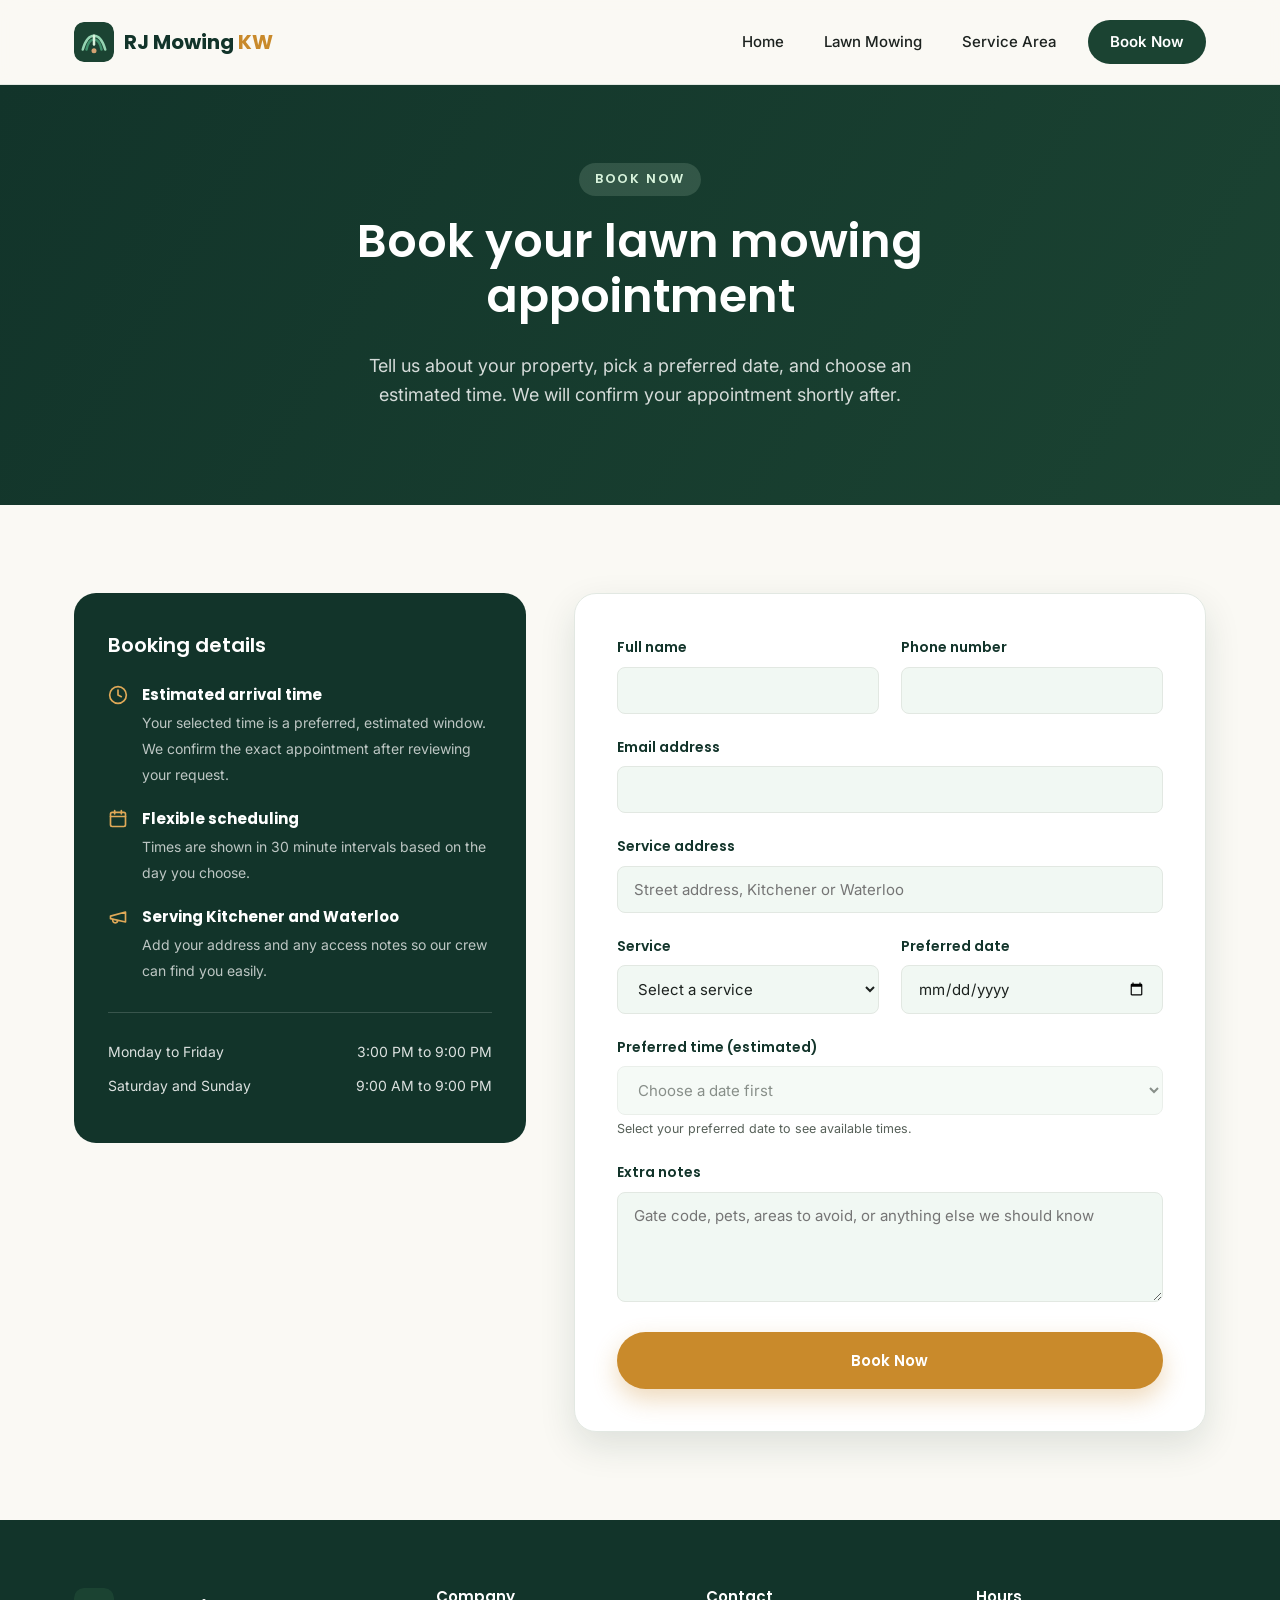
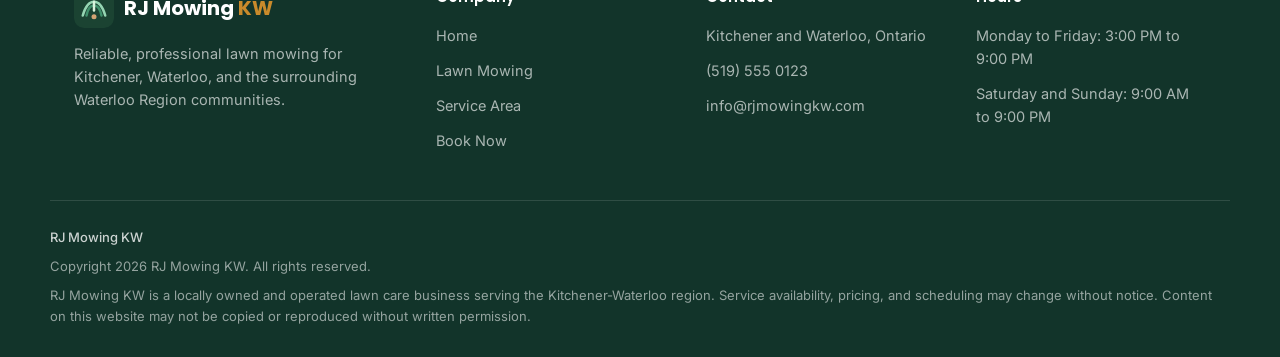
==== book-now.html @ a0b90bff "Build RJ Mowing KW website Add landing page, dedicated lawn mowing service page, and a booking page " ====
<!DOCTYPE html>
<html lang="en">
<head>
<meta charset="UTF-8">
<meta name="viewport" content="width=device-width, initial-scale=1.0">
<title>Book Now | RJ Mowing KW</title>
<meta name="description" content="Book lawn mowing service with RJ Mowing KW in Kitchener and Waterloo. Choose your preferred date and estimated time in minutes.">
<link rel="icon" type="image/svg+xml" href="assets/favicon.svg">
<link rel="preconnect" href="https://fonts.googleapis.com">
<link rel="preconnect" href="https://fonts.gstatic.com" crossorigin>
<link href="https://fonts.googleapis.com/css2?family=Inter:wght@400;500;600&family=Poppins:wght@500;600;700&display=swap" rel="stylesheet">
<link rel="stylesheet" href="css/style.css">
</head>
<body>

<header class="site-header">
  <div class="container header-inner">
    <a href="index.html" class="brand">
      <img src="assets/favicon.svg" alt="" class="brand-icon">
      <span>RJ Mowing <span class="brand-accent">KW</span></span>
    </a>
    <nav class="main-nav" id="mainNav">
      <a href="index.html">Home</a>
      <a href="lawn-mowing.html">Lawn Mowing</a>
      <a href="index.html#service-area">Service Area</a>
      <a href="book-now.html" class="nav-cta active">Book Now</a>
    </nav>
    <button class="nav-toggle" id="navToggle" aria-label="Toggle navigation" aria-expanded="false">
      <span></span><span></span><span></span>
    </button>
  </div>
</header>

<section class="page-hero">
  <div class="container">
    <span class="eyebrow">Book Now</span>
    <h1>Book your lawn mowing appointment</h1>
    <p>Tell us about your property, pick a preferred date, and choose an estimated time. We will confirm your appointment shortly after.</p>
  </div>
</section>

<section>
  <div class="container booking-layout">
    <aside class="booking-info reveal">
      <h3>Booking details</h3>
      <div class="booking-info-list">
        <div class="booking-info-item">
          <svg width="20" height="20" viewBox="0 0 24 24" fill="none" stroke="currentColor" stroke-width="2" stroke-linecap="round" stroke-linejoin="round"><circle cx="12" cy="12" r="10"></circle><polyline points="12 6 12 12 16 14"></polyline></svg>
          <div>
            <strong>Estimated arrival time</strong>
            <span>Your selected time is a preferred, estimated window. We confirm the exact appointment after reviewing your request.</span>
          </div>
        </div>
        <div class="booking-info-item">
          <svg width="20" height="20" viewBox="0 0 24 24" fill="none" stroke="currentColor" stroke-width="2" stroke-linecap="round" stroke-linejoin="round"><rect x="3" y="4" width="18" height="17" rx="2"></rect><path d="M3 9h18"></path><path d="M8 2v4"></path><path d="M16 2v4"></path></svg>
          <div>
            <strong>Flexible scheduling</strong>
            <span>Times are shown in 30 minute intervals based on the day you choose.</span>
          </div>
        </div>
        <div class="booking-info-item">
          <svg width="20" height="20" viewBox="0 0 24 24" fill="none" stroke="currentColor" stroke-width="2" stroke-linecap="round" stroke-linejoin="round"><path d="M3 11l18-5v12L3 14v-3z"></path><path d="M11.6 16.8a3 3 0 1 1-5.8-1.6"></path></svg>
          <div>
            <strong>Serving Kitchener and Waterloo</strong>
            <span>Add your address and any access notes so our crew can find you easily.</span>
          </div>
        </div>
      </div>
      <div class="hours-table">
        <div class="hours-row">
          <span>Monday to Friday</span>
          <span>3:00 PM to 9:00 PM</span>
        </div>
        <div class="hours-row">
          <span>Saturday and Sunday</span>
          <span>9:00 AM to 9:00 PM</span>
        </div>
      </div>
    </aside>

    <div class="booking-form-card reveal">
      <form id="bookingForm" novalidate>
        <div class="form-grid">
          <div class="form-field">
            <label for="customerName">Full name</label>
            <input type="text" id="customerName" name="customerName" required autocomplete="name">
          </div>
          <div class="form-field">
            <label for="customerPhone">Phone number</label>
            <input type="tel" id="customerPhone" name="customerPhone" required autocomplete="tel">
          </div>
          <div class="form-field full">
            <label for="customerEmail">Email address</label>
            <input type="email" id="customerEmail" name="customerEmail" required autocomplete="email">
          </div>
          <div class="form-field full">
            <label for="serviceAddress">Service address</label>
            <input type="text" id="serviceAddress" name="serviceAddress" placeholder="Street address, Kitchener or Waterloo" required autocomplete="street-address">
          </div>
          <div class="form-field">
            <label for="serviceType">Service</label>
            <select id="serviceType" name="serviceType" required>
              <option value="">Select a service</option>
              <option value="Lawn Mowing">Lawn Mowing</option>
              <option value="Lawn Mowing and Edging">Lawn Mowing and Edging</option>
              <option value="Yard Cleanup">Yard Cleanup</option>
              <option value="Recurring Service">Recurring Service</option>
              <option value="Other">Other</option>
            </select>
          </div>
          <div class="form-field">
            <label for="preferredDate">Preferred date</label>
            <input type="date" id="preferredDate" name="preferredDate" required>
          </div>
          <div class="form-field full">
            <label for="preferredTime">Preferred time (estimated)</label>
            <select id="preferredTime" name="preferredTime" required disabled>
              <option value="">Choose a date first</option>
            </select>
            <span class="hint" id="timeHelp">Select your preferred date to see available times.</span>
          </div>
          <div class="form-field full">
            <label for="extraNotes">Extra notes</label>
            <textarea id="extraNotes" name="extraNotes" placeholder="Gate code, pets, areas to avoid, or anything else we should know"></textarea>
          </div>
        </div>

        <div class="form-submit-row">
          <div class="form-status" id="formStatus"></div>
          <button type="submit" class="btn btn-primary btn-block" id="submitBtn">Book Now</button>
        </div>
      </form>
    </div>
  </div>
</section>

<footer class="site-footer">
  <div class="container footer-grid">
    <div class="footer-brand">
      <a href="index.html" class="brand">
        <img src="assets/favicon.svg" alt="" class="brand-icon">
        <span>RJ Mowing <span class="brand-accent">KW</span></span>
      </a>
      <p>Reliable, professional lawn mowing for Kitchener, Waterloo, and the surrounding Waterloo Region communities.</p>
    </div>
    <div class="footer-col">
      <h4>Company</h4>
      <ul>
        <li><a href="index.html">Home</a></li>
        <li><a href="lawn-mowing.html">Lawn Mowing</a></li>
        <li><a href="index.html#service-area">Service Area</a></li>
        <li><a href="book-now.html">Book Now</a></li>
      </ul>
    </div>
    <div class="footer-col">
      <h4>Contact</h4>
      <ul>
        <li>Kitchener and Waterloo, Ontario</li>
        <li><a href="tel:+15195550123">(519) 555 0123</a></li>
        <li><a href="mailto:info@rjmowingkw.com">info@rjmowingkw.com</a></li>
      </ul>
    </div>
    <div class="footer-col">
      <h4>Hours</h4>
      <ul>
        <li>Monday to Friday: 3:00 PM to 9:00 PM</li>
        <li>Saturday and Sunday: 9:00 AM to 9:00 PM</li>
      </ul>
    </div>
  </div>
  <div class="footer-bottom container">
    <p class="footer-legal-name">RJ Mowing KW</p>
    <p>Copyright <span id="year"></span> RJ Mowing KW. All rights reserved.</p>
    <p>RJ Mowing KW is a locally owned and operated lawn care business serving the Kitchener-Waterloo region. Service availability, pricing, and scheduling may change without notice. Content on this website may not be copied or reproduced without written permission.</p>
  </div>
</footer>

<script src="js/main.js"></script>
<script src="js/booking.js"></script>
</body>
</html>
---- css/style.css ----
/* ==========================================================================
   RJ Mowing KW stylesheet
   ========================================================================== */

:root {
  --green-dark: #12342a;
  --green: #1b4332;
  --green-mid: #2d6a4f;
  --green-light: #40916c;
  --green-pale: #d8f3dc;
  --green-pale-2: #f1f8f3;
  --gold: #c98a2b;
  --gold-light: #e0a958;
  --cream: #faf9f4;
  --text: #1c221f;
  --text-muted: #566058;
  --white: #ffffff;
  --border: #e2e8e2;
  --radius-sm: 8px;
  --radius: 14px;
  --radius-lg: 22px;
  --shadow-sm: 0 2px 10px rgba(18, 52, 42, 0.07);
  --shadow: 0 14px 36px rgba(18, 52, 42, 0.12);
  --shadow-lg: 0 24px 60px rgba(18, 52, 42, 0.16);
  --container: 1180px;
  --font-head: "Poppins", "Segoe UI", Arial, sans-serif;
  --font-body: "Inter", "Segoe UI", Arial, sans-serif;
}

* {
  box-sizing: border-box;
}

html {
  scroll-behavior: smooth;
}

body {
  margin: 0;
  font-family: var(--font-body);
  color: var(--text);
  background: var(--cream);
  line-height: 1.6;
  -webkit-font-smoothing: antialiased;
}

img {
  max-width: 100%;
  display: block;
}

a {
  color: inherit;
  text-decoration: none;
}

ul {
  list-style: none;
  margin: 0;
  padding: 0;
}

h1, h2, h3, h4 {
  font-family: var(--font-head);
  color: var(--green-dark);
  line-height: 1.2;
  margin: 0 0 0.6em;
  font-weight: 600;
}

p {
  margin: 0 0 1em;
}

.container {
  width: 100%;
  max-width: var(--container);
  margin: 0 auto;
  padding: 0 24px;
}

section {
  padding: 88px 0;
}

.section-tight {
  padding: 56px 0;
}

.eyebrow {
  display: inline-block;
  font-family: var(--font-head);
  font-size: 13px;
  font-weight: 600;
  letter-spacing: 0.14em;
  text-transform: uppercase;
  color: var(--green-light);
  background: var(--green-pale);
  padding: 6px 16px;
  border-radius: 999px;
  margin-bottom: 18px;
}

.section-head {
  max-width: 680px;
  margin: 0 auto 52px;
  text-align: center;
}

.section-head h2 {
  font-size: clamp(28px, 3.4vw, 40px);
}

.section-head p {
  color: var(--text-muted);
  font-size: 18px;
}

/* Buttons
   ========================================================================== */

.btn {
  display: inline-flex;
  align-items: center;
  justify-content: center;
  gap: 8px;
  font-family: var(--font-head);
  font-weight: 600;
  font-size: 15px;
  padding: 15px 30px;
  border-radius: 999px;
  border: 2px solid transparent;
  cursor: pointer;
  transition: transform 0.18s ease, box-shadow 0.18s ease, background 0.18s ease, color 0.18s ease;
  white-space: nowrap;
}

.btn-primary {
  background: var(--gold);
  color: var(--white);
  box-shadow: 0 10px 24px rgba(201, 138, 43, 0.32);
}

.btn-primary:hover {
  background: var(--gold-light);
  transform: translateY(-2px);
  box-shadow: 0 14px 30px rgba(201, 138, 43, 0.38);
}

.btn-outline {
  background: transparent;
  border-color: rgba(255, 255, 255, 0.55);
  color: var(--white);
}

.btn-outline:hover {
  background: rgba(255, 255, 255, 0.12);
  transform: translateY(-2px);
}

.btn-dark-outline {
  background: transparent;
  border-color: var(--green);
  color: var(--green);
}

.btn-dark-outline:hover {
  background: var(--green);
  color: var(--white);
  transform: translateY(-2px);
}

.btn-block {
  width: 100%;
}

.btn[disabled] {
  opacity: 0.6;
  cursor: not-allowed;
  transform: none !important;
}

/* Header
   ========================================================================== */

.site-header {
  position: sticky;
  top: 0;
  z-index: 100;
  background: rgba(250, 249, 244, 0.92);
  backdrop-filter: blur(10px);
  border-bottom: 1px solid var(--border);
}

.header-inner {
  display: flex;
  align-items: center;
  justify-content: space-between;
  height: 84px;
}

.brand {
  display: flex;
  align-items: center;
  gap: 10px;
  font-family: var(--font-head);
  font-weight: 700;
  font-size: 20px;
  color: var(--green-dark);
}

.brand-icon {
  width: 40px;
  height: 40px;
  border-radius: 10px;
  flex-shrink: 0;
}

.brand-accent {
  color: var(--gold);
}

.main-nav {
  display: flex;
  align-items: center;
  gap: 8px;
}

.main-nav a {
  padding: 10px 16px;
  border-radius: 999px;
  font-weight: 500;
  font-size: 15px;
  color: var(--text);
  transition: background 0.18s ease, color 0.18s ease;
}

.main-nav a:hover {
  background: var(--green-pale);
  color: var(--green-dark);
}

.main-nav a.active {
  color: var(--green-dark);
  font-weight: 600;
}

.main-nav a.nav-cta {
  background: var(--green);
  color: var(--white);
  margin-left: 8px;
  padding: 10px 22px;
}

.main-nav a.nav-cta:hover {
  background: var(--green-mid);
}

.nav-toggle {
  display: none;
  flex-direction: column;
  justify-content: center;
  gap: 5px;
  width: 42px;
  height: 42px;
  border-radius: 8px;
  border: 1px solid var(--border);
  background: var(--white);
  cursor: pointer;
}

.nav-toggle span {
  display: block;
  width: 20px;
  height: 2px;
  margin: 0 auto;
  background: var(--green-dark);
  transition: transform 0.2s ease, opacity 0.2s ease;
}

.nav-toggle.open span:nth-child(1) {
  transform: translateY(7px) rotate(45deg);
}

.nav-toggle.open span:nth-child(2) {
  opacity: 0;
}

.nav-toggle.open span:nth-child(3) {
  transform: translateY(-7px) rotate(-45deg);
}

/* Hero
   ========================================================================== */

.hero {
  position: relative;
  background: radial-gradient(circle at 15% 20%, #2d6a4f 0%, #1b4332 46%, #0f2921 100%);
  color: var(--white);
  overflow: hidden;
  padding: 110px 0 150px;
}

.hero::before {
  content: "";
  position: absolute;
  inset: 0;
  background-image:
    radial-gradient(circle at 82% 18%, rgba(224, 169, 88, 0.22), transparent 40%),
    radial-gradient(circle at 90% 70%, rgba(149, 213, 178, 0.16), transparent 45%);
  pointer-events: none;
}

.hero-inner {
  position: relative;
  display: grid;
  grid-template-columns: 1.1fr 0.9fr;
  gap: 56px;
  align-items: center;
}

.hero-content .eyebrow {
  background: rgba(216, 243, 220, 0.14);
  color: var(--green-pale);
}

.hero h1 {
  color: var(--white);
  font-size: clamp(34px, 5vw, 56px);
  letter-spacing: -0.01em;
}

.hero-sub {
  font-size: 19px;
  color: rgba(255, 255, 255, 0.82);
  max-width: 520px;
}

.hero-actions {
  display: flex;
  flex-wrap: wrap;
  gap: 16px;
  margin-top: 32px;
}

.hero-stats {
  display: flex;
  gap: 36px;
  margin-top: 52px;
  flex-wrap: wrap;
}

.hero-stat strong {
  display: block;
  font-family: var(--font-head);
  font-size: 28px;
  color: var(--white);
}

.hero-stat span {
  font-size: 14px;
  color: rgba(255, 255, 255, 0.68);
}

.hero-art {
  position: relative;
  display: flex;
  align-items: center;
  justify-content: center;
}

.hero-card {
  background: rgba(255, 255, 255, 0.08);
  border: 1px solid rgba(255, 255, 255, 0.16);
  border-radius: var(--radius-lg);
  padding: 28px;
  backdrop-filter: blur(6px);
  width: 100%;
}

.hero-card-badge {
  display: inline-flex;
  align-items: center;
  gap: 8px;
  background: var(--gold);
  color: var(--white);
  font-family: var(--font-head);
  font-weight: 600;
  font-size: 13px;
  padding: 8px 14px;
  border-radius: 999px;
  margin-bottom: 18px;
}

.hero-card ul {
  display: grid;
  gap: 14px;
}

.hero-card li {
  display: flex;
  align-items: flex-start;
  gap: 12px;
  font-size: 15px;
  color: rgba(255, 255, 255, 0.9);
}

.hero-card li svg {
  flex-shrink: 0;
  margin-top: 2px;
}

.hero-wave {
  display: block;
  width: 100%;
  height: auto;
  margin-top: -2px;
}

/* Trust bar
   ========================================================================== */

.trust-bar {
  background: var(--white);
  border-bottom: 1px solid var(--border);
  padding: 34px 0;
}

.trust-grid {
  display: grid;
  grid-template-columns: repeat(4, 1fr);
  gap: 24px;
  text-align: center;
}

.trust-item {
  display: flex;
  flex-direction: column;
  align-items: center;
  gap: 10px;
  font-family: var(--font-head);
  font-weight: 600;
  font-size: 15px;
  color: var(--green-dark);
}

.trust-item svg {
  color: var(--green-light);
}

/* Cards / grids
   ========================================================================== */

.services-grid {
  display: grid;
  grid-template-columns: repeat(4, 1fr);
  gap: 24px;
}

.service-card {
  background: var(--white);
  border: 1px solid var(--border);
  border-radius: var(--radius);
  padding: 32px 26px;
  box-shadow: var(--shadow-sm);
  transition: transform 0.2s ease, box-shadow 0.2s ease;
}

.service-card:hover {
  transform: translateY(-6px);
  box-shadow: var(--shadow);
}

.service-icon {
  width: 54px;
  height: 54px;
  border-radius: 14px;
  background: var(--green-pale);
  color: var(--green);
  display: flex;
  align-items: center;
  justify-content: center;
  margin-bottom: 20px;
}

.service-card h3 {
  font-size: 19px;
}

.service-card p {
  color: var(--text-muted);
  font-size: 15px;
  margin-bottom: 0;
}

.why-section {
  background: var(--green-dark);
  color: var(--white);
}

.why-section .section-head h2 {
  color: var(--white);
}

.why-section .section-head p {
  color: rgba(255, 255, 255, 0.72);
}

.why-grid {
  display: grid;
  grid-template-columns: repeat(3, 1fr);
  gap: 22px;
}

.why-card {
  background: rgba(255, 255, 255, 0.06);
  border: 1px solid rgba(255, 255, 255, 0.12);
  border-radius: var(--radius);
  padding: 30px 26px;
}

.why-card .service-icon {
  background: rgba(224, 169, 88, 0.16);
  color: var(--gold-light);
}

.why-card h3 {
  color: var(--white);
  font-size: 18px;
}

.why-card p {
  color: rgba(255, 255, 255, 0.7);
  font-size: 15px;
  margin-bottom: 0;
}

/* Steps
   ========================================================================== */

.steps-grid {
  display: grid;
  grid-template-columns: repeat(3, 1fr);
  gap: 30px;
  position: relative;
}

.step {
  text-align: center;
  padding: 0 12px;
}

.step-number {
  width: 56px;
  height: 56px;
  border-radius: 50%;
  background: var(--green);
  color: var(--white);
  font-family: var(--font-head);
  font-weight: 700;
  font-size: 20px;
  display: flex;
  align-items: center;
  justify-content: center;
  margin: 0 auto 20px;
}

.step h3 {
  font-size: 18px;
}

.step p {
  color: var(--text-muted);
  font-size: 15px;
}

/* Service area / map
   ========================================================================== */

.area-section {
  background: var(--white);
}

.area-inner {
  display: grid;
  grid-template-columns: 0.9fr 1.1fr;
  gap: 48px;
  align-items: center;
}

.area-list {
  display: grid;
  gap: 14px;
  margin-top: 24px;
}

.area-list li {
  display: flex;
  align-items: center;
  gap: 12px;
  font-weight: 500;
  color: var(--text);
}

.area-list li svg {
  color: var(--green-light);
  flex-shrink: 0;
}

.map-frame {
  border-radius: var(--radius-lg);
  overflow: hidden;
  box-shadow: var(--shadow);
  border: 1px solid var(--border);
  line-height: 0;
}

.map-frame iframe {
  width: 100%;
  height: 420px;
  border: 0;
  display: block;
}

/* Testimonials
   ========================================================================== */

.testimonial-grid {
  display: grid;
  grid-template-columns: repeat(3, 1fr);
  gap: 24px;
}

.testimonial-card {
  background: var(--white);
  border: 1px solid var(--border);
  border-radius: var(--radius);
  padding: 30px;
  box-shadow: var(--shadow-sm);
}

.stars {
  display: flex;
  gap: 4px;
  color: var(--gold);
  margin-bottom: 14px;
}

.testimonial-card p {
  color: var(--text);
  font-size: 15.5px;
}

.testimonial-name {
  font-family: var(--font-head);
  font-weight: 600;
  color: var(--green-dark);
  font-size: 14px;
}

.testimonial-note {
  text-align: center;
  color: var(--text-muted);
  font-size: 13px;
  margin-top: 28px;
}

/* CTA banner
   ========================================================================== */

.cta-banner {
  background: linear-gradient(120deg, var(--green) 0%, var(--green-dark) 100%);
  color: var(--white);
  border-radius: var(--radius-lg);
  padding: 56px;
  display: flex;
  align-items: center;
  justify-content: space-between;
  gap: 32px;
  flex-wrap: wrap;
}

.cta-banner h2 {
  color: var(--white);
  margin-bottom: 10px;
  font-size: clamp(24px, 3vw, 32px);
}

.cta-banner p {
  color: rgba(255, 255, 255, 0.78);
  margin-bottom: 0;
  max-width: 480px;
}

.cta-actions {
  display: flex;
  gap: 14px;
  flex-wrap: wrap;
}

/* Page hero (interior pages)
   ========================================================================== */

.page-hero {
  background: linear-gradient(120deg, var(--green-dark) 0%, var(--green) 100%);
  color: var(--white);
  padding: 78px 0 96px;
  text-align: center;
}

.page-hero .eyebrow {
  background: rgba(216, 243, 220, 0.14);
  color: var(--green-pale);
}

.page-hero h1 {
  color: var(--white);
  font-size: clamp(30px, 4.4vw, 46px);
  max-width: 760px;
  margin-left: auto;
  margin-right: auto;
}

.page-hero p {
  color: rgba(255, 255, 255, 0.82);
  font-size: 18px;
  max-width: 620px;
  margin: 0 auto;
}

.page-hero .hero-actions {
  justify-content: center;
  margin-top: 30px;
}

/* Lawn mowing page specifics
   ========================================================================== */

.split-section {
  display: grid;
  grid-template-columns: 1fr 1fr;
  gap: 60px;
  align-items: center;
}

.check-list {
  display: grid;
  gap: 16px;
  margin-top: 24px;
}

.check-list li {
  display: flex;
  gap: 14px;
  align-items: flex-start;
  font-size: 16px;
}

.check-list li svg {
  flex-shrink: 0;
  margin-top: 3px;
  color: var(--green-light);
}

.visual-panel {
  background: var(--green-pale-2);
  border: 1px solid var(--border);
  border-radius: var(--radius-lg);
  padding: 40px;
}

.visual-panel img,
.visual-panel svg {
  width: 100%;
  height: auto;
}

.tier-grid {
  display: grid;
  grid-template-columns: repeat(3, 1fr);
  gap: 24px;
}

.tier-card {
  background: var(--white);
  border: 1px solid var(--border);
  border-radius: var(--radius);
  padding: 34px 28px;
  box-shadow: var(--shadow-sm);
  display: flex;
  flex-direction: column;
  transition: transform 0.2s ease, box-shadow 0.2s ease, border-color 0.2s ease;
}

.tier-card:hover {
  transform: translateY(-6px);
  box-shadow: var(--shadow);
}

.tier-card.featured {
  border-color: var(--gold);
  position: relative;
}

.tier-badge {
  position: absolute;
  top: -14px;
  right: 28px;
  background: var(--gold);
  color: var(--white);
  font-family: var(--font-head);
  font-size: 12px;
  font-weight: 600;
  padding: 6px 14px;
  border-radius: 999px;
}

.tier-card h3 {
  font-size: 20px;
  margin-bottom: 4px;
}

.tier-size {
  color: var(--text-muted);
  font-size: 14px;
  margin-bottom: 18px;
}

.tier-card ul {
  display: grid;
  gap: 12px;
  margin: 22px 0 28px;
  flex-grow: 1;
}

.tier-card ul li {
  display: flex;
  gap: 10px;
  font-size: 14.5px;
  color: var(--text);
}

.tier-card ul li svg {
  color: var(--green-light);
  flex-shrink: 0;
  margin-top: 3px;
}

.tier-price {
  font-family: var(--font-head);
  font-weight: 700;
  font-size: 26px;
  color: var(--green-dark);
}

.tier-price span {
  font-size: 14px;
  font-weight: 500;
  color: var(--text-muted);
}

/* FAQ
   ========================================================================== */

.faq-list {
  max-width: 780px;
  margin: 0 auto;
  display: grid;
  gap: 14px;
}

.faq-item {
  background: var(--white);
  border: 1px solid var(--border);
  border-radius: var(--radius);
  overflow: hidden;
}

.faq-question {
  width: 100%;
  display: flex;
  align-items: center;
  justify-content: space-between;
  gap: 16px;
  padding: 20px 24px;
  background: none;
  border: none;
  text-align: left;
  font-family: var(--font-head);
  font-weight: 600;
  font-size: 16px;
  color: var(--green-dark);
  cursor: pointer;
}

.faq-question .plus {
  flex-shrink: 0;
  width: 26px;
  height: 26px;
  border-radius: 50%;
  background: var(--green-pale);
  color: var(--green);
  display: flex;
  align-items: center;
  justify-content: center;
  transition: transform 0.22s ease;
  font-size: 16px;
}

.faq-item.open .faq-question .plus {
  transform: rotate(45deg);
  background: var(--gold);
  color: var(--white);
}

.faq-answer {
  max-height: 0;
  overflow: hidden;
  transition: max-height 0.28s ease;
}

.faq-answer div {
  padding: 0 24px 22px;
  color: var(--text-muted);
  font-size: 15px;
}

/* Booking page
   ========================================================================== */

.booking-layout {
  display: grid;
  grid-template-columns: 1fr 1.4fr;
  gap: 48px;
  align-items: flex-start;
}

.booking-info {
  background: var(--green-dark);
  color: var(--white);
  border-radius: var(--radius-lg);
  padding: 40px 34px;
  position: sticky;
  top: 108px;
}

.booking-info h3 {
  color: var(--white);
  font-size: 20px;
}

.booking-info-list {
  display: grid;
  gap: 20px;
  margin-top: 26px;
}

.booking-info-item {
  display: flex;
  gap: 14px;
}

.booking-info-item svg {
  flex-shrink: 0;
  color: var(--gold-light);
  margin-top: 2px;
}

.booking-info-item strong {
  display: block;
  font-family: var(--font-head);
  font-size: 15px;
  margin-bottom: 3px;
}

.booking-info-item span {
  color: rgba(255, 255, 255, 0.72);
  font-size: 14px;
}

.hours-table {
  margin-top: 28px;
  border-top: 1px solid rgba(255, 255, 255, 0.16);
  padding-top: 22px;
}

.hours-row {
  display: flex;
  justify-content: space-between;
  font-size: 14px;
  padding: 6px 0;
  color: rgba(255, 255, 255, 0.85);
}

.booking-form-card {
  background: var(--white);
  border: 1px solid var(--border);
  border-radius: var(--radius-lg);
  padding: 42px;
  box-shadow: var(--shadow);
}

.form-grid {
  display: grid;
  grid-template-columns: 1fr 1fr;
  gap: 22px;
}

.form-field {
  display: flex;
  flex-direction: column;
  gap: 8px;
}

.form-field.full {
  grid-column: 1 / -1;
}

.form-field label {
  font-family: var(--font-head);
  font-weight: 600;
  font-size: 14px;
  color: var(--green-dark);
}

.form-field .hint {
  font-size: 12.5px;
  color: var(--text-muted);
  font-weight: 400;
  margin-top: -4px;
}

.form-field input,
.form-field select,
.form-field textarea {
  font-family: var(--font-body);
  font-size: 15px;
  padding: 13px 16px;
  border-radius: var(--radius-sm);
  border: 1.5px solid var(--border);
  background: var(--green-pale-2);
  color: var(--text);
  transition: border-color 0.18s ease, background 0.18s ease;
  width: 100%;
}

.form-field input:focus,
.form-field select:focus,
.form-field textarea:focus {
  outline: none;
  border-color: var(--green-light);
  background: var(--white);
}

.form-field textarea {
  resize: vertical;
  min-height: 110px;
}

.form-field select:disabled {
  color: var(--text-muted);
  cursor: not-allowed;
}

.form-error {
  font-size: 12.5px;
  color: #b3261e;
  min-height: 16px;
}

.form-submit-row {
  margin-top: 30px;
  display: flex;
  flex-direction: column;
  gap: 12px;
}

.form-status {
  border-radius: var(--radius-sm);
  padding: 16px 18px;
  font-size: 14.5px;
  display: none;
}

.form-status.visible {
  display: block;
}

.form-status.success {
  background: var(--green-pale);
  color: var(--green-dark);
  border: 1px solid var(--green-light);
}

.form-status.error {
  background: #fdecea;
  color: #b3261e;
  border: 1px solid #f2b8b5;
}

.form-status.loading {
  background: var(--green-pale-2);
  color: var(--text-muted);
  border: 1px solid var(--border);
}

/* Footer
   ========================================================================== */

.site-footer {
  background: var(--green-dark);
  color: rgba(255, 255, 255, 0.82);
  padding-top: 68px;
}

.footer-grid {
  display: grid;
  grid-template-columns: 1.4fr 1fr 1fr 1fr;
  gap: 40px;
  padding-bottom: 48px;
  border-bottom: 1px solid rgba(255, 255, 255, 0.12);
}

.footer-brand .brand {
  color: var(--white);
  margin-bottom: 14px;
}

.footer-brand p {
  color: rgba(255, 255, 255, 0.64);
  font-size: 14.5px;
  max-width: 300px;
}

.footer-col h4 {
  color: var(--white);
  font-size: 15px;
  margin-bottom: 18px;
}

.footer-col ul {
  display: grid;
  gap: 12px;
}

.footer-col a,
.footer-col li {
  font-size: 14.5px;
  color: rgba(255, 255, 255, 0.64);
}

.footer-col a:hover {
  color: var(--gold-light);
}

.footer-bottom {
  padding: 26px 0 30px;
  display: flex;
  flex-direction: column;
  gap: 8px;
}

.footer-bottom p {
  margin: 0;
  font-size: 13px;
  color: rgba(255, 255, 255, 0.55);
}

.footer-bottom .footer-legal-name {
  color: rgba(255, 255, 255, 0.78);
  font-weight: 500;
}

/* Utility
   ========================================================================== */

.text-center {
  text-align: center;
}

.mt-lg {
  margin-top: 48px;
}

.reveal {
  opacity: 0;
  transform: translateY(18px);
  transition: opacity 0.6s ease, transform 0.6s ease;
}

.reveal.in-view {
  opacity: 1;
  transform: translateY(0);
}

/* Responsive
   ========================================================================== */

@media (max-width: 980px) {
  .hero-inner {
    grid-template-columns: 1fr;
  }

  .hero-art {
    order: -1;
  }

  .services-grid {
    grid-template-columns: repeat(2, 1fr);
  }

  .why-grid,
  .steps-grid,
  .testimonial-grid,
  .tier-grid {
    grid-template-columns: repeat(2, 1fr);
  }

  .trust-grid {
    grid-template-columns: repeat(2, 1fr);
  }

  .area-inner,
  .split-section {
    grid-template-columns: 1fr;
  }

  .booking-layout {
    grid-template-columns: 1fr;
  }

  .booking-info {
    position: static;
  }
}

@media (max-width: 720px) {
  .main-nav {
    position: fixed;
    top: 84px;
    left: 0;
    right: 0;
    background: var(--white);
    flex-direction: column;
    align-items: stretch;
    padding: 16px;
    border-bottom: 1px solid var(--border);
    box-shadow: var(--shadow);
    transform: translateY(-8px);
    opacity: 0;
    pointer-events: none;
    transition: transform 0.2s ease, opacity 0.2s ease;
  }

  .main-nav.open {
    transform: translateY(0);
    opacity: 1;
    pointer-events: auto;
  }

  .main-nav a {
    padding: 14px 16px;
  }

  .main-nav a.nav-cta {
    margin-left: 0;
    text-align: center;
  }

  .nav-toggle {
    display: flex;
  }

  section {
    padding: 60px 0;
  }

  .cta-banner {
    padding: 36px 24px;
    flex-direction: column;
    text-align: center;
  }

  .cta-actions {
    justify-content: center;
  }

  .services-grid,
  .why-grid,
  .steps-grid,
  .testimonial-grid,
  .tier-grid,
  .trust-grid,
  .form-grid {
    grid-template-columns: 1fr;
  }

  .footer-grid {
    grid-template-columns: 1fr 1fr;
    row-gap: 32px;
  }

  .booking-form-card {
    padding: 26px;
  }
}

@media (max-width: 480px) {
  .footer-grid {
    grid-template-columns: 1fr;
  }
}
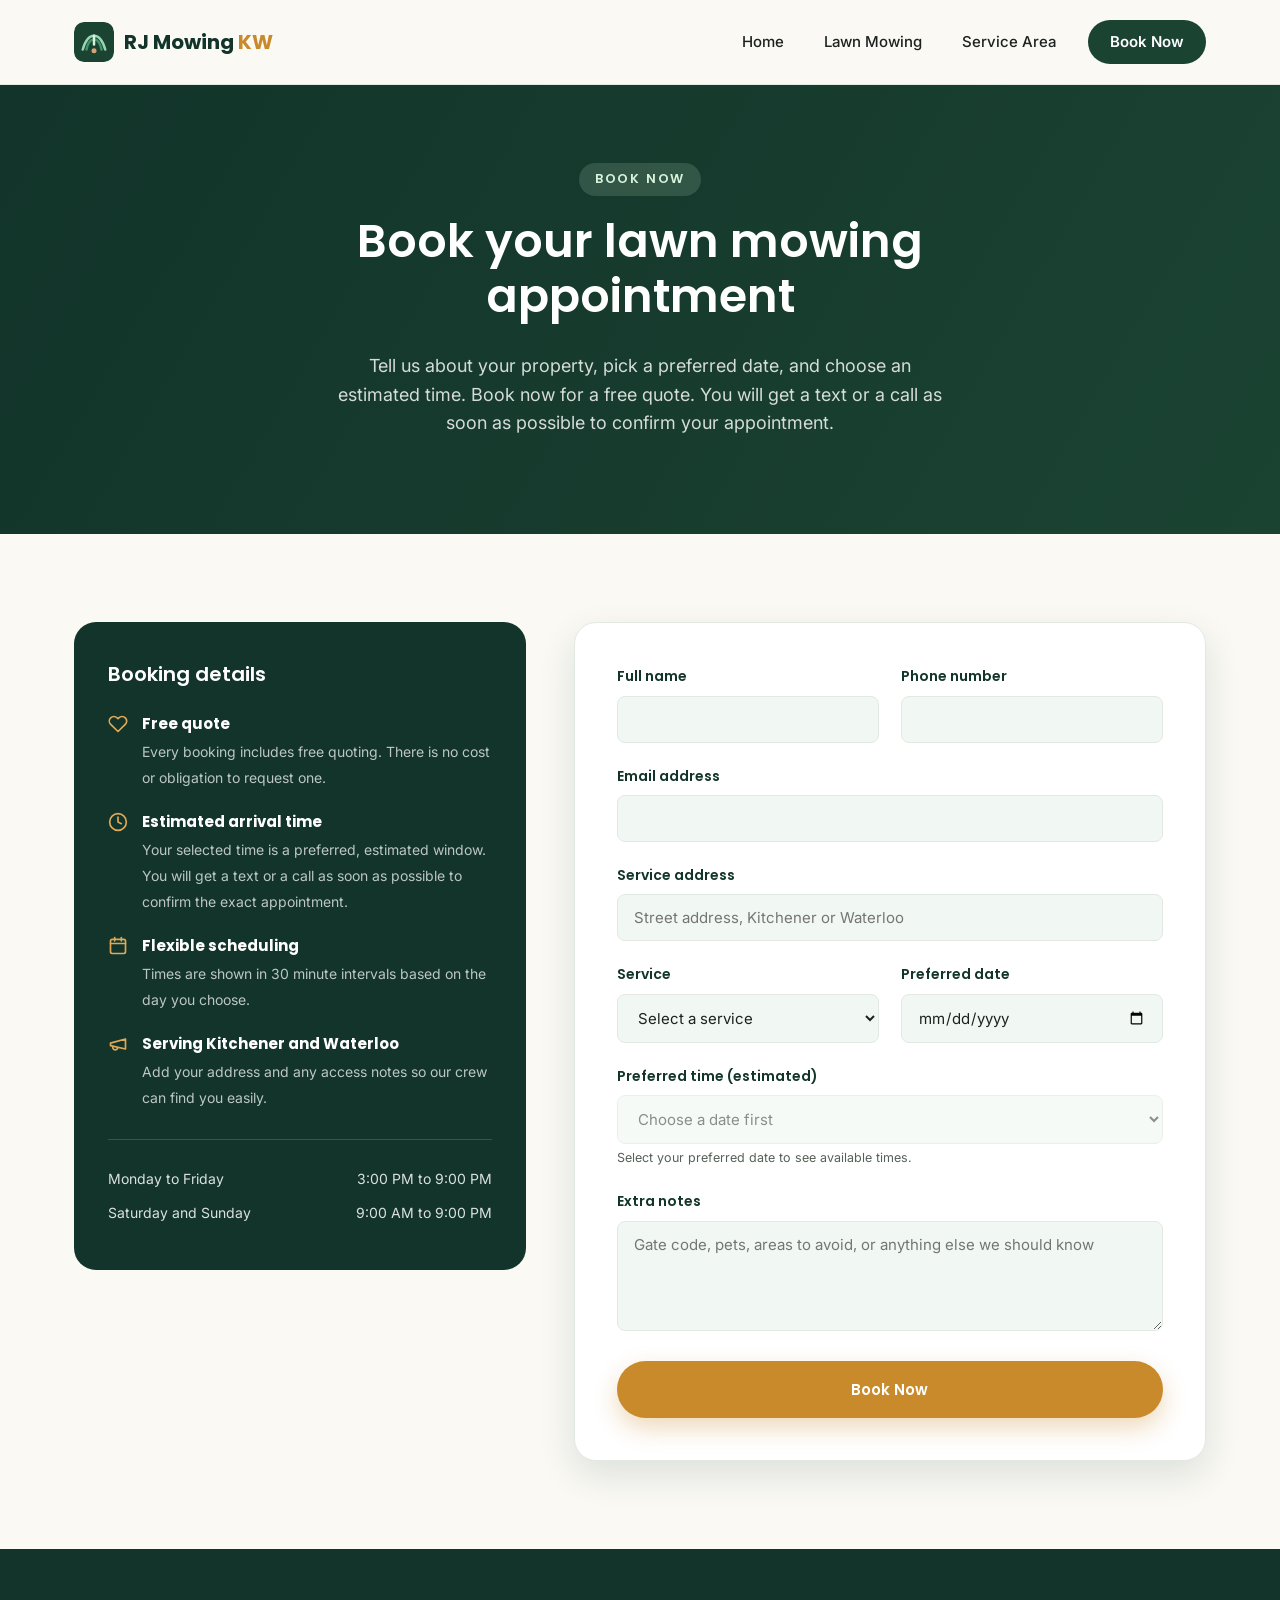
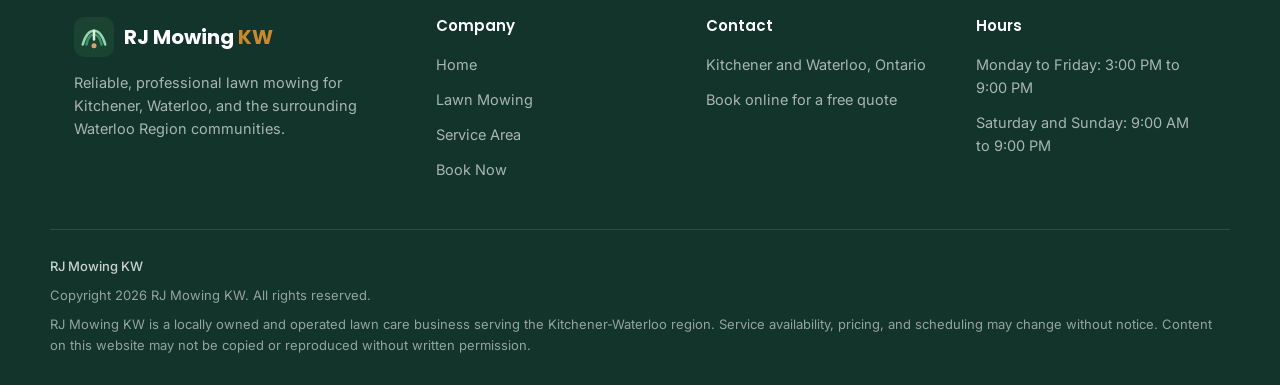
==== commit 9cb35410: "Update testimonials, quote wording, and confirmation copy Attribute the three homepage testimonials " ====
--- a/book-now.html
+++ b/book-now.html
@@ -5,7 +5,13 @@
 <meta name="viewport" content="width=device-width, initial-scale=1.0">
 <title>Book Now | RJ Mowing KW</title>
 <meta name="description" content="Book lawn mowing service with RJ Mowing KW in Kitchener and Waterloo. Choose your preferred date and estimated time in minutes.">
+<link rel="icon" href="/favicon.ico" sizes="any">
 <link rel="icon" type="image/svg+xml" href="assets/favicon.svg">
+<link rel="icon" type="image/png" sizes="32x32" href="assets/favicon-32x32.png">
+<link rel="icon" type="image/png" sizes="16x16" href="assets/favicon-16x16.png">
+<link rel="apple-touch-icon" sizes="180x180" href="assets/apple-touch-icon.png">
+<link rel="manifest" href="assets/site.webmanifest">
+<meta name="theme-color" content="#1b4332">
 <link rel="preconnect" href="https://fonts.googleapis.com">
 <link rel="preconnect" href="https://fonts.gstatic.com" crossorigin>
 <link href="https://fonts.googleapis.com/css2?family=Inter:wght@400;500;600&family=Poppins:wght@500;600;700&display=swap" rel="stylesheet">
@@ -35,7 +41,7 @@
   <div class="container">
     <span class="eyebrow">Book Now</span>
     <h1>Book your lawn mowing appointment</h1>
-    <p>Tell us about your property, pick a preferred date, and choose an estimated time. We will confirm your appointment shortly after.</p>
+    <p>Tell us about your property, pick a preferred date, and choose an estimated time. Book now for a free quote. You will get a text or a call as soon as possible to confirm your appointment.</p>
   </div>
 </section>
 
@@ -45,10 +51,17 @@
       <h3>Booking details</h3>
       <div class="booking-info-list">
         <div class="booking-info-item">
+          <svg width="20" height="20" viewBox="0 0 24 24" fill="none" stroke="currentColor" stroke-width="2" stroke-linecap="round" stroke-linejoin="round"><path d="M20.8 4.6a5.5 5.5 0 0 0-7.8 0L12 5.6l-1-1a5.5 5.5 0 1 0-7.8 7.8l1 1L12 21l7.8-7.6 1-1a5.5 5.5 0 0 0 0-7.8z"></path></svg>
+          <div>
+            <strong>Free quote</strong>
+            <span>Every booking includes free quoting. There is no cost or obligation to request one.</span>
+          </div>
+        </div>
+        <div class="booking-info-item">
           <svg width="20" height="20" viewBox="0 0 24 24" fill="none" stroke="currentColor" stroke-width="2" stroke-linecap="round" stroke-linejoin="round"><circle cx="12" cy="12" r="10"></circle><polyline points="12 6 12 12 16 14"></polyline></svg>
           <div>
             <strong>Estimated arrival time</strong>
-            <span>Your selected time is a preferred, estimated window. We confirm the exact appointment after reviewing your request.</span>
+            <span>Your selected time is a preferred, estimated window. You will get a text or a call as soon as possible to confirm the exact appointment.</span>
           </div>
         </div>
         <div class="booking-info-item">
@@ -156,8 +169,7 @@
       <h4>Contact</h4>
       <ul>
         <li>Kitchener and Waterloo, Ontario</li>
-        <li><a href="tel:+15195550123">(519) 555 0123</a></li>
-        <li><a href="mailto:info@rjmowingkw.com">info@rjmowingkw.com</a></li>
+        <li><a href="book-now.html">Book online for a free quote</a></li>
       </ul>
     </div>
     <div class="footer-col">
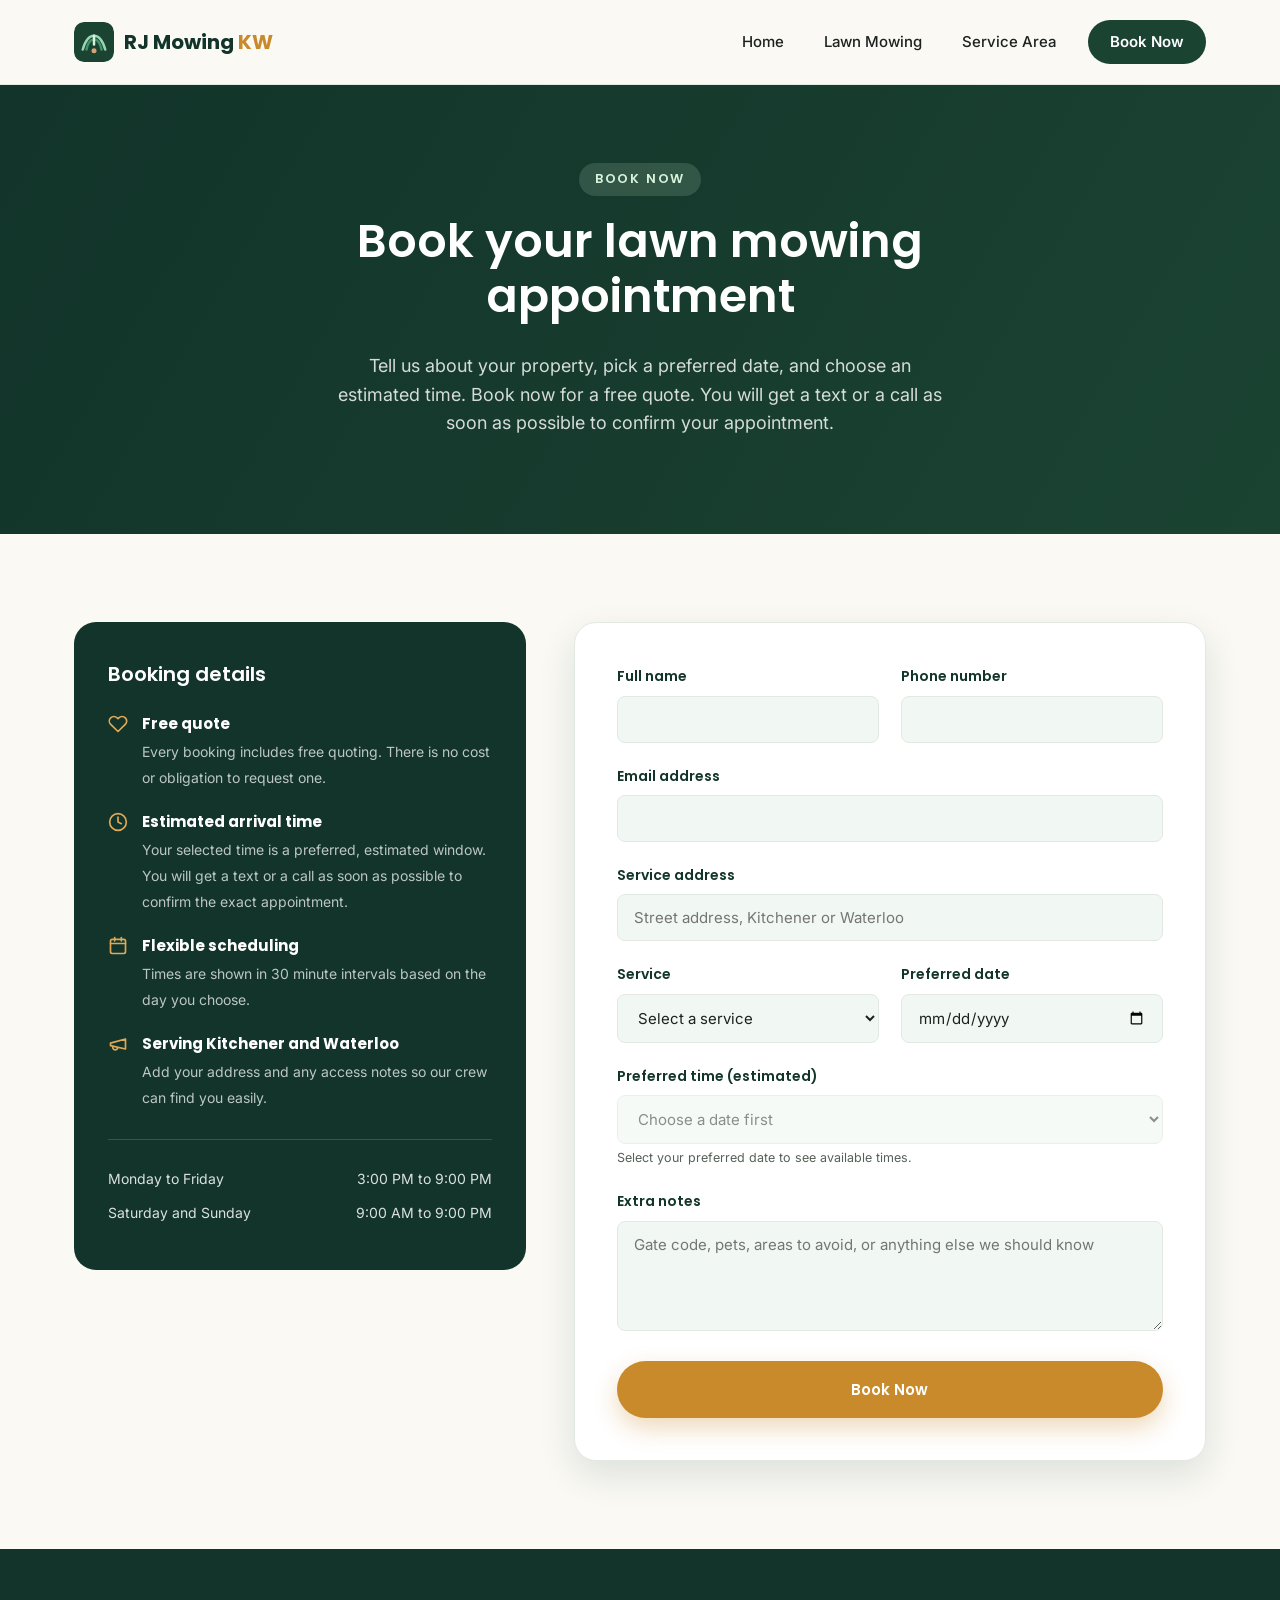
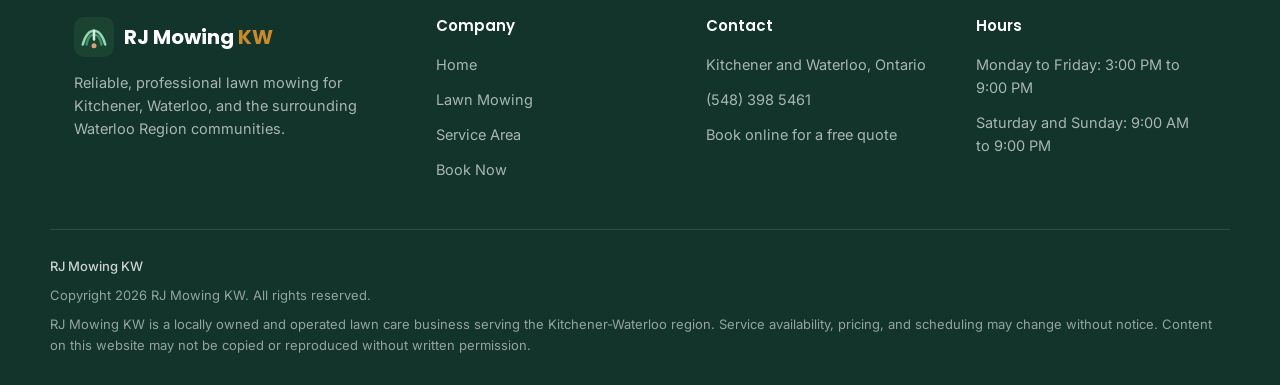
==== commit 63a01470: "Add real phone number to footer contact Add (548) 398 5461 as a click to call link in the footer con" ====
--- a/book-now.html
+++ b/book-now.html
@@ -169,6 +169,7 @@
       <h4>Contact</h4>
       <ul>
         <li>Kitchener and Waterloo, Ontario</li>
+        <li><a href="tel:+15483985461">(548) 398 5461</a></li>
         <li><a href="book-now.html">Book online for a free quote</a></li>
       </ul>
     </div>
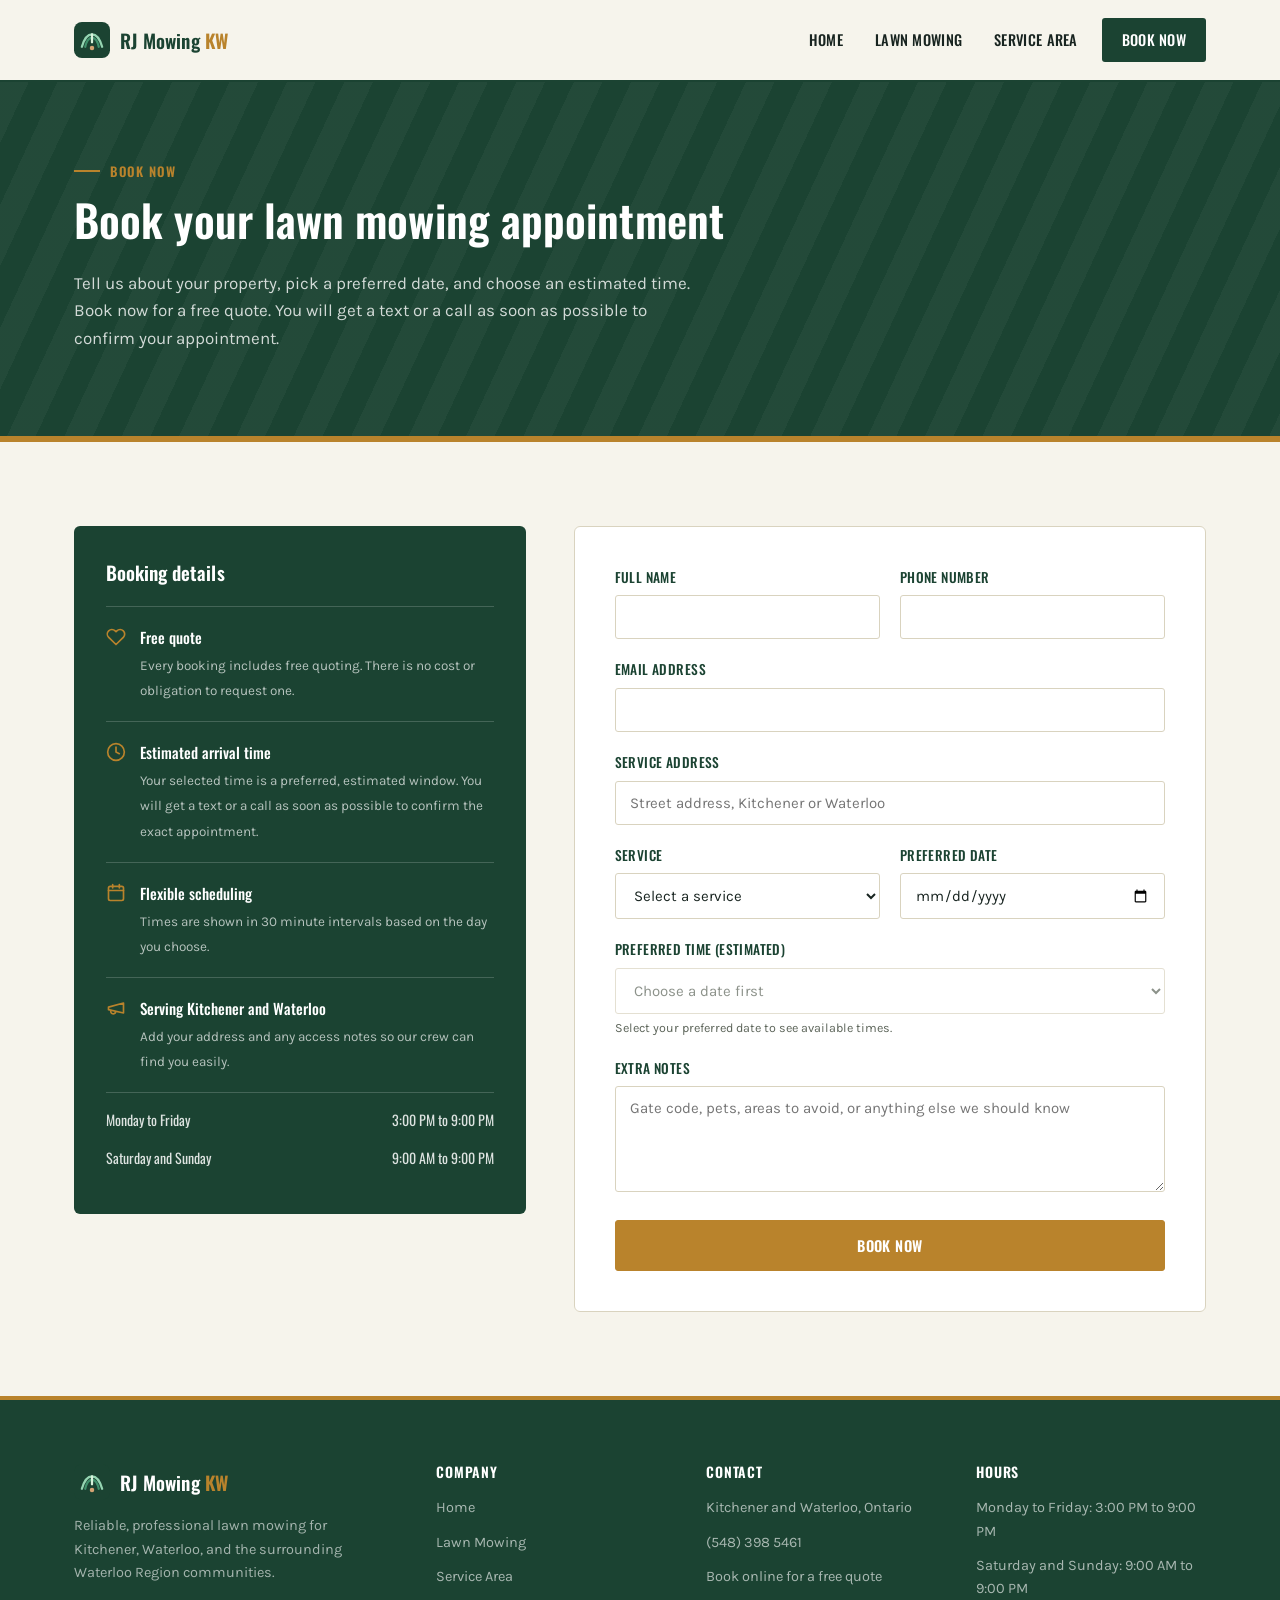
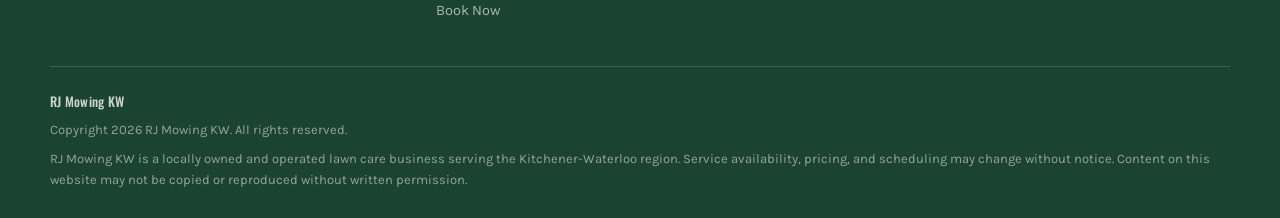
==== commit 68bf7ec5: "Redesign visual identity away from generic template look Replace the gradient hero, glassmorphic flo" ====
--- a/book-now.html
+++ b/book-now.html
@@ -14,7 +14,7 @@
 <meta name="theme-color" content="#1b4332">
 <link rel="preconnect" href="https://fonts.googleapis.com">
 <link rel="preconnect" href="https://fonts.gstatic.com" crossorigin>
-<link href="https://fonts.googleapis.com/css2?family=Inter:wght@400;500;600&family=Poppins:wght@500;600;700&display=swap" rel="stylesheet">
+<link href="https://fonts.googleapis.com/css2?family=Karla:wght@400;500;600;700&family=Oswald:wght@500;600;700&display=swap" rel="stylesheet">
 <link rel="stylesheet" href="css/style.css">
 </head>
 <body>
--- a/css/style.css
+++ b/css/style.css
@@ -3,28 +3,28 @@
    ========================================================================== */
 
 :root {
-  --green-dark: #12342a;
-  --green: #1b4332;
-  --green-mid: #2d6a4f;
-  --green-light: #40916c;
-  --green-pale: #d8f3dc;
-  --green-pale-2: #f1f8f3;
-  --gold: #c98a2b;
-  --gold-light: #e0a958;
-  --cream: #faf9f4;
-  --text: #1c221f;
-  --text-muted: #566058;
+  --ink: #182420;
+  --green-deep: #1b4332;
+  --green: #2f5d3f;
+  --green-mid: #3f7350;
+  --green-bright: #6b9b53;
+  --gold: #b9832c;
+  --gold-dark: #96691f;
+  --paper: #f6f4ec;
+  --paper-2: #eeead9;
+  --card: #ffffff;
+  --line: #d9d3bf;
+  --line-soft: #e6e2d2;
+  --muted: #5c6459;
   --white: #ffffff;
-  --border: #e2e8e2;
-  --radius-sm: 8px;
-  --radius: 14px;
-  --radius-lg: 22px;
-  --shadow-sm: 0 2px 10px rgba(18, 52, 42, 0.07);
-  --shadow: 0 14px 36px rgba(18, 52, 42, 0.12);
-  --shadow-lg: 0 24px 60px rgba(18, 52, 42, 0.16);
+  --radius-sm: 3px;
+  --radius: 6px;
+  --radius-lg: 10px;
+  --shadow-sm: 0 1px 2px rgba(24, 36, 32, 0.06);
+  --shadow: 0 8px 22px rgba(24, 36, 32, 0.14);
   --container: 1180px;
-  --font-head: "Poppins", "Segoe UI", Arial, sans-serif;
-  --font-body: "Inter", "Segoe UI", Arial, sans-serif;
+  --font-display: "Oswald", "Arial Narrow", sans-serif;
+  --font-body: "Karla", "Segoe UI", Arial, sans-serif;
 }
 
 * {
@@ -38,8 +38,8 @@
 body {
   margin: 0;
   font-family: var(--font-body);
-  color: var(--text);
-  background: var(--cream);
+  color: var(--ink);
+  background: var(--paper);
   line-height: 1.6;
   -webkit-font-smoothing: antialiased;
 }
@@ -61,11 +61,12 @@
 }
 
 h1, h2, h3, h4 {
-  font-family: var(--font-head);
-  color: var(--green-dark);
-  line-height: 1.2;
-  margin: 0 0 0.6em;
+  font-family: var(--font-display);
+  color: var(--green-deep);
+  line-height: 1.15;
+  margin: 0 0 0.55em;
   font-weight: 600;
+  letter-spacing: 0.002em;
 }
 
 p {
@@ -80,40 +81,47 @@
 }
 
 section {
-  padding: 88px 0;
+  padding: 84px 0;
 }
 
 .section-tight {
-  padding: 56px 0;
+  padding: 54px 0;
 }
 
 .eyebrow {
-  display: inline-block;
-  font-family: var(--font-head);
+  display: inline-flex;
+  align-items: center;
+  gap: 10px;
+  font-family: var(--font-display);
   font-size: 13px;
   font-weight: 600;
-  letter-spacing: 0.14em;
+  letter-spacing: 0.12em;
   text-transform: uppercase;
-  color: var(--green-light);
-  background: var(--green-pale);
-  padding: 6px 16px;
-  border-radius: 999px;
-  margin-bottom: 18px;
+  color: var(--gold-dark);
+  margin-bottom: 14px;
+}
+
+.eyebrow::before {
+  content: "";
+  display: block;
+  width: 26px;
+  height: 2px;
+  background: var(--gold);
 }
 
 .section-head {
-  max-width: 680px;
-  margin: 0 auto 52px;
-  text-align: center;
+  max-width: 640px;
+  margin: 0 0 46px;
 }
 
 .section-head h2 {
-  font-size: clamp(28px, 3.4vw, 40px);
+  font-size: clamp(26px, 3.2vw, 36px);
 }
 
 .section-head p {
-  color: var(--text-muted);
-  font-size: 18px;
+  color: var(--muted);
+  font-size: 17px;
+  margin-bottom: 0;
 }
 
 /* Buttons
@@ -124,50 +132,50 @@
   align-items: center;
   justify-content: center;
   gap: 8px;
-  font-family: var(--font-head);
+  font-family: var(--font-display);
   font-weight: 600;
-  font-size: 15px;
-  padding: 15px 30px;
-  border-radius: 999px;
-  border: 2px solid transparent;
+  font-size: 14.5px;
+  letter-spacing: 0.03em;
+  text-transform: uppercase;
+  padding: 14px 28px;
+  border-radius: var(--radius-sm);
+  border: 1.5px solid transparent;
   cursor: pointer;
-  transition: transform 0.18s ease, box-shadow 0.18s ease, background 0.18s ease, color 0.18s ease;
+  transition: transform 0.15s ease, box-shadow 0.15s ease, background 0.15s ease, color 0.15s ease, border-color 0.15s ease;
   white-space: nowrap;
 }
 
 .btn-primary {
   background: var(--gold);
-  color: var(--white);
-  box-shadow: 0 10px 24px rgba(201, 138, 43, 0.32);
+  border-color: var(--gold);
+  color: var(--white);
 }
 
 .btn-primary:hover {
-  background: var(--gold-light);
-  transform: translateY(-2px);
-  box-shadow: 0 14px 30px rgba(201, 138, 43, 0.38);
+  background: var(--gold-dark);
+  border-color: var(--gold-dark);
 }
 
 .btn-outline {
   background: transparent;
-  border-color: rgba(255, 255, 255, 0.55);
+  border-color: rgba(255, 255, 255, 0.6);
   color: var(--white);
 }
 
 .btn-outline:hover {
   background: rgba(255, 255, 255, 0.12);
-  transform: translateY(-2px);
+  border-color: var(--white);
 }
 
 .btn-dark-outline {
   background: transparent;
-  border-color: var(--green);
-  color: var(--green);
+  border-color: var(--green-deep);
+  color: var(--green-deep);
 }
 
 .btn-dark-outline:hover {
-  background: var(--green);
-  color: var(--white);
-  transform: translateY(-2px);
+  background: var(--green-deep);
+  color: var(--white);
 }
 
 .btn-block {
@@ -177,7 +185,6 @@
 .btn[disabled] {
   opacity: 0.6;
   cursor: not-allowed;
-  transform: none !important;
 }
 
 /* Header
@@ -187,32 +194,32 @@
   position: sticky;
   top: 0;
   z-index: 100;
-  background: rgba(250, 249, 244, 0.92);
-  backdrop-filter: blur(10px);
-  border-bottom: 1px solid var(--border);
+  background: var(--paper);
+  border-bottom: 2px solid var(--green-deep);
 }
 
 .header-inner {
   display: flex;
   align-items: center;
   justify-content: space-between;
-  height: 84px;
+  height: 80px;
 }
 
 .brand {
   display: flex;
   align-items: center;
   gap: 10px;
-  font-family: var(--font-head);
-  font-weight: 700;
-  font-size: 20px;
-  color: var(--green-dark);
+  font-family: var(--font-display);
+  font-weight: 600;
+  font-size: 19px;
+  letter-spacing: 0.01em;
+  color: var(--green-deep);
 }
 
 .brand-icon {
-  width: 40px;
-  height: 40px;
-  border-radius: 10px;
+  width: 36px;
+  height: 36px;
+  border-radius: var(--radius-sm);
   flex-shrink: 0;
 }
 
@@ -223,37 +230,56 @@
 .main-nav {
   display: flex;
   align-items: center;
-  gap: 8px;
+  gap: 4px;
 }
 
 .main-nav a {
-  padding: 10px 16px;
-  border-radius: 999px;
+  position: relative;
+  padding: 8px 14px;
+  font-family: var(--font-display);
   font-weight: 500;
-  font-size: 15px;
-  color: var(--text);
-  transition: background 0.18s ease, color 0.18s ease;
-}
-
-.main-nav a:hover {
-  background: var(--green-pale);
-  color: var(--green-dark);
+  font-size: 14.5px;
+  letter-spacing: 0.02em;
+  text-transform: uppercase;
+  color: var(--ink);
+}
+
+.main-nav a::after {
+  content: "";
+  position: absolute;
+  left: 14px;
+  right: 14px;
+  bottom: 3px;
+  height: 2px;
+  background: var(--gold);
+  transform: scaleX(0);
+  transform-origin: left;
+  transition: transform 0.18s ease;
+}
+
+.main-nav a:hover::after,
+.main-nav a.active::after {
+  transform: scaleX(1);
 }
 
 .main-nav a.active {
-  color: var(--green-dark);
-  font-weight: 600;
+  color: var(--green-deep);
 }
 
 .main-nav a.nav-cta {
-  background: var(--green);
-  color: var(--white);
-  margin-left: 8px;
-  padding: 10px 22px;
+  background: var(--green-deep);
+  color: var(--white);
+  margin-left: 6px;
+  padding: 10px 20px;
+  border-radius: var(--radius-sm);
+}
+
+.main-nav a.nav-cta::after {
+  display: none;
 }
 
 .main-nav a.nav-cta:hover {
-  background: var(--green-mid);
+  background: var(--gold-dark);
 }
 
 .nav-toggle {
@@ -261,20 +287,20 @@
   flex-direction: column;
   justify-content: center;
   gap: 5px;
-  width: 42px;
-  height: 42px;
-  border-radius: 8px;
-  border: 1px solid var(--border);
+  width: 40px;
+  height: 40px;
+  border-radius: var(--radius-sm);
+  border: 1.5px solid var(--line);
   background: var(--white);
   cursor: pointer;
 }
 
 .nav-toggle span {
   display: block;
-  width: 20px;
+  width: 18px;
   height: 2px;
   margin: 0 auto;
-  background: var(--green-dark);
+  background: var(--green-deep);
   transition: transform 0.2s ease, opacity 0.2s ease;
 }
 
@@ -295,43 +321,39 @@
 
 .hero {
   position: relative;
-  background: radial-gradient(circle at 15% 20%, #2d6a4f 0%, #1b4332 46%, #0f2921 100%);
-  color: var(--white);
-  overflow: hidden;
-  padding: 110px 0 150px;
-}
-
-.hero::before {
-  content: "";
-  position: absolute;
-  inset: 0;
-  background-image:
-    radial-gradient(circle at 82% 18%, rgba(224, 169, 88, 0.22), transparent 40%),
-    radial-gradient(circle at 90% 70%, rgba(149, 213, 178, 0.16), transparent 45%);
-  pointer-events: none;
+  background: var(--green-deep);
+  background-image: repeating-linear-gradient(
+    115deg,
+    rgba(255, 255, 255, 0.035) 0px,
+    rgba(255, 255, 255, 0.035) 26px,
+    transparent 26px,
+    transparent 52px
+  );
+  color: var(--white);
+  padding: 96px 0;
+  border-bottom: 6px solid var(--gold);
 }
 
 .hero-inner {
   position: relative;
   display: grid;
-  grid-template-columns: 1.1fr 0.9fr;
+  grid-template-columns: 1.15fr 0.85fr;
   gap: 56px;
   align-items: center;
 }
 
 .hero-content .eyebrow {
-  background: rgba(216, 243, 220, 0.14);
-  color: var(--green-pale);
+  color: var(--gold);
 }
 
 .hero h1 {
   color: var(--white);
-  font-size: clamp(34px, 5vw, 56px);
-  letter-spacing: -0.01em;
+  font-size: clamp(32px, 4.6vw, 52px);
+  letter-spacing: 0;
 }
 
 .hero-sub {
-  font-size: 19px;
+  font-size: 18px;
   color: rgba(255, 255, 255, 0.82);
   max-width: 520px;
 }
@@ -339,113 +361,137 @@
 .hero-actions {
   display: flex;
   flex-wrap: wrap;
-  gap: 16px;
-  margin-top: 32px;
+  gap: 14px;
+  margin-top: 30px;
 }
 
 .hero-stats {
   display: flex;
-  gap: 36px;
-  margin-top: 52px;
+  gap: 0;
+  margin-top: 48px;
   flex-wrap: wrap;
+  border-top: 1px solid rgba(255, 255, 255, 0.2);
+}
+
+.hero-stat {
+  padding: 18px 28px 0 0;
+  margin-right: 28px;
+  border-right: 1px solid rgba(255, 255, 255, 0.2);
+}
+
+.hero-stat:last-child {
+  border-right: none;
 }
 
 .hero-stat strong {
   display: block;
-  font-family: var(--font-head);
-  font-size: 28px;
-  color: var(--white);
+  font-family: var(--font-display);
+  font-size: 26px;
+  font-weight: 600;
+  color: var(--white);
+  font-variant-numeric: tabular-nums;
 }
 
 .hero-stat span {
-  font-size: 14px;
-  color: rgba(255, 255, 255, 0.68);
+  font-size: 13px;
+  color: rgba(255, 255, 255, 0.65);
 }
 
 .hero-art {
+  display: flex;
+  align-items: center;
+  justify-content: center;
+}
+
+.hero-ticket {
+  width: 100%;
+  max-width: 360px;
+  background: var(--paper);
+  color: var(--ink);
+  border-radius: var(--radius);
+  box-shadow: var(--shadow);
+  transform: rotate(-1.2deg);
+  padding: 26px 26px 22px;
   position: relative;
-  display: flex;
-  align-items: center;
-  justify-content: center;
-}
-
-.hero-card {
-  background: rgba(255, 255, 255, 0.08);
-  border: 1px solid rgba(255, 255, 255, 0.16);
-  border-radius: var(--radius-lg);
-  padding: 28px;
-  backdrop-filter: blur(6px);
-  width: 100%;
-}
-
-.hero-card-badge {
-  display: inline-flex;
-  align-items: center;
-  gap: 8px;
-  background: var(--gold);
-  color: var(--white);
-  font-family: var(--font-head);
+}
+
+.hero-ticket-head {
+  display: flex;
+  justify-content: space-between;
+  align-items: baseline;
+  font-family: var(--font-display);
+  font-size: 13px;
   font-weight: 600;
-  font-size: 13px;
-  padding: 8px 14px;
-  border-radius: 999px;
-  margin-bottom: 18px;
-}
-
-.hero-card ul {
-  display: grid;
-  gap: 14px;
-}
-
-.hero-card li {
+  text-transform: uppercase;
+  letter-spacing: 0.08em;
+  color: var(--green-deep);
+  padding-bottom: 14px;
+  margin-bottom: 16px;
+  border-bottom: 2px dashed var(--line);
+}
+
+.hero-ticket-head span:last-child {
+  color: var(--gold-dark);
+}
+
+.hero-ticket ul {
+  display: grid;
+  gap: 13px;
+}
+
+.hero-ticket li {
   display: flex;
   align-items: flex-start;
-  gap: 12px;
-  font-size: 15px;
-  color: rgba(255, 255, 255, 0.9);
-}
-
-.hero-card li svg {
+  gap: 10px;
+  font-size: 14.5px;
+  color: var(--ink);
+}
+
+.hero-ticket li svg {
   flex-shrink: 0;
   margin-top: 2px;
-}
-
-.hero-wave {
-  display: block;
-  width: 100%;
-  height: auto;
-  margin-top: -2px;
+  color: var(--green-mid);
+}
+
+.hero-ticket-foot {
+  margin-top: 18px;
+  padding-top: 14px;
+  border-top: 2px dashed var(--line);
+  font-size: 12.5px;
+  color: var(--muted);
+  text-transform: uppercase;
+  letter-spacing: 0.06em;
+  font-family: var(--font-display);
 }
 
 /* Trust bar
    ========================================================================== */
 
 .trust-bar {
-  background: var(--white);
-  border-bottom: 1px solid var(--border);
-  padding: 34px 0;
+  background: var(--card);
+  border-bottom: 1px solid var(--line-soft);
+  padding: 30px 0;
 }
 
 .trust-grid {
   display: grid;
   grid-template-columns: repeat(4, 1fr);
-  gap: 24px;
-  text-align: center;
+  gap: 20px;
 }
 
 .trust-item {
   display: flex;
-  flex-direction: column;
-  align-items: center;
-  gap: 10px;
-  font-family: var(--font-head);
-  font-weight: 600;
-  font-size: 15px;
-  color: var(--green-dark);
+  align-items: center;
+  gap: 12px;
+  font-family: var(--font-display);
+  font-weight: 500;
+  font-size: 14.5px;
+  color: var(--green-deep);
 }
 
 .trust-item svg {
-  color: var(--green-light);
+  color: var(--gold);
+  flex-shrink: 0;
 }
 
 /* Cards / grids
@@ -454,47 +500,33 @@
 .services-grid {
   display: grid;
   grid-template-columns: repeat(4, 1fr);
-  gap: 24px;
+  gap: 1px;
+  background: var(--line-soft);
+  border: 1px solid var(--line-soft);
 }
 
 .service-card {
-  background: var(--white);
-  border: 1px solid var(--border);
-  border-radius: var(--radius);
-  padding: 32px 26px;
-  box-shadow: var(--shadow-sm);
-  transition: transform 0.2s ease, box-shadow 0.2s ease;
-}
-
-.service-card:hover {
-  transform: translateY(-6px);
-  box-shadow: var(--shadow);
+  background: var(--card);
+  padding: 30px 26px;
 }
 
 .service-icon {
-  width: 54px;
-  height: 54px;
-  border-radius: 14px;
-  background: var(--green-pale);
   color: var(--green);
-  display: flex;
-  align-items: center;
-  justify-content: center;
-  margin-bottom: 20px;
+  margin-bottom: 18px;
 }
 
 .service-card h3 {
-  font-size: 19px;
+  font-size: 18px;
 }
 
 .service-card p {
-  color: var(--text-muted);
+  color: var(--muted);
   font-size: 15px;
   margin-bottom: 0;
 }
 
 .why-section {
-  background: var(--green-dark);
+  background: var(--green-deep);
   color: var(--white);
 }
 
@@ -503,34 +535,40 @@
 }
 
 .why-section .section-head p {
-  color: rgba(255, 255, 255, 0.72);
+  color: rgba(255, 255, 255, 0.7);
+}
+
+.why-section .eyebrow {
+  color: var(--gold);
 }
 
 .why-grid {
   display: grid;
   grid-template-columns: repeat(3, 1fr);
-  gap: 22px;
+  gap: 0;
+  border-top: 1px solid rgba(255, 255, 255, 0.18);
 }
 
 .why-card {
-  background: rgba(255, 255, 255, 0.06);
-  border: 1px solid rgba(255, 255, 255, 0.12);
-  border-radius: var(--radius);
-  padding: 30px 26px;
+  padding: 30px 30px 30px 0;
+  border-right: 1px solid rgba(255, 255, 255, 0.18);
+}
+
+.why-card:last-child {
+  border-right: none;
 }
 
 .why-card .service-icon {
-  background: rgba(224, 169, 88, 0.16);
-  color: var(--gold-light);
+  color: var(--gold);
 }
 
 .why-card h3 {
   color: var(--white);
-  font-size: 18px;
+  font-size: 17px;
 }
 
 .why-card p {
-  color: rgba(255, 255, 255, 0.7);
+  color: rgba(255, 255, 255, 0.65);
   font-size: 15px;
   margin-bottom: 0;
 }
@@ -541,28 +579,32 @@
 .steps-grid {
   display: grid;
   grid-template-columns: repeat(3, 1fr);
-  gap: 30px;
-  position: relative;
+  gap: 0;
+  border-top: 1px solid var(--line);
 }
 
 .step {
-  text-align: center;
-  padding: 0 12px;
+  padding: 26px 26px 4px 0;
+  border-right: 1px solid var(--line);
+}
+
+.step:last-child {
+  border-right: none;
 }
 
 .step-number {
-  width: 56px;
-  height: 56px;
-  border-radius: 50%;
-  background: var(--green);
-  color: var(--white);
-  font-family: var(--font-head);
-  font-weight: 700;
-  font-size: 20px;
+  width: 40px;
+  height: 40px;
+  border-radius: var(--radius-sm);
+  background: var(--green-deep);
+  color: var(--white);
+  font-family: var(--font-display);
+  font-weight: 600;
+  font-size: 17px;
   display: flex;
   align-items: center;
   justify-content: center;
-  margin: 0 auto 20px;
+  margin: 0 0 20px;
 }
 
 .step h3 {
@@ -570,15 +612,16 @@
 }
 
 .step p {
-  color: var(--text-muted);
+  color: var(--muted);
   font-size: 15px;
+  margin-bottom: 0;
 }
 
 /* Service area / map
    ========================================================================== */
 
 .area-section {
-  background: var(--white);
+  background: var(--card);
 }
 
 .area-inner {
@@ -590,8 +633,8 @@
 
 .area-list {
   display: grid;
-  gap: 14px;
-  margin-top: 24px;
+  gap: 12px;
+  margin-top: 22px;
 }
 
 .area-list li {
@@ -599,27 +642,29 @@
   align-items: center;
   gap: 12px;
   font-weight: 500;
-  color: var(--text);
+  color: var(--ink);
+  padding-bottom: 12px;
+  border-bottom: 1px solid var(--line-soft);
 }
 
 .area-list li svg {
-  color: var(--green-light);
+  color: var(--gold-dark);
   flex-shrink: 0;
 }
 
 .map-frame {
-  border-radius: var(--radius-lg);
+  border-radius: var(--radius);
   overflow: hidden;
-  box-shadow: var(--shadow);
-  border: 1px solid var(--border);
+  border: 1px solid var(--line);
   line-height: 0;
 }
 
 .map-frame iframe {
   width: 100%;
-  height: 420px;
+  height: 400px;
   border: 0;
   display: block;
+  filter: grayscale(0.15);
 }
 
 /* Testimonials
@@ -628,51 +673,49 @@
 .testimonial-grid {
   display: grid;
   grid-template-columns: repeat(3, 1fr);
-  gap: 24px;
+  gap: 0;
+  border-top: 1px solid var(--line);
 }
 
 .testimonial-card {
-  background: var(--white);
-  border: 1px solid var(--border);
-  border-radius: var(--radius);
-  padding: 30px;
-  box-shadow: var(--shadow-sm);
+  padding: 28px 28px 28px 0;
+  border-right: 1px solid var(--line);
+}
+
+.testimonial-card:last-child {
+  border-right: none;
 }
 
 .stars {
   display: flex;
-  gap: 4px;
+  gap: 3px;
   color: var(--gold);
   margin-bottom: 14px;
 }
 
 .testimonial-card p {
-  color: var(--text);
+  color: var(--ink);
   font-size: 15.5px;
+  font-style: italic;
 }
 
 .testimonial-name {
-  font-family: var(--font-head);
-  font-weight: 600;
-  color: var(--green-dark);
-  font-size: 14px;
-}
-
-.testimonial-note {
-  text-align: center;
-  color: var(--text-muted);
+  font-family: var(--font-display);
+  font-weight: 500;
+  text-transform: uppercase;
+  letter-spacing: 0.03em;
+  color: var(--green-deep);
   font-size: 13px;
-  margin-top: 28px;
 }
 
 /* CTA banner
    ========================================================================== */
 
 .cta-banner {
-  background: linear-gradient(120deg, var(--green) 0%, var(--green-dark) 100%);
-  color: var(--white);
-  border-radius: var(--radius-lg);
-  padding: 56px;
+  background: var(--green-deep);
+  color: var(--white);
+  border-top: 4px solid var(--gold);
+  padding: 50px 56px;
   display: flex;
   align-items: center;
   justify-content: space-between;
@@ -682,12 +725,12 @@
 
 .cta-banner h2 {
   color: var(--white);
-  margin-bottom: 10px;
-  font-size: clamp(24px, 3vw, 32px);
+  margin-bottom: 8px;
+  font-size: clamp(22px, 3vw, 30px);
 }
 
 .cta-banner p {
-  color: rgba(255, 255, 255, 0.78);
+  color: rgba(255, 255, 255, 0.72);
   margin-bottom: 0;
   max-width: 480px;
 }
@@ -702,35 +745,38 @@
    ========================================================================== */
 
 .page-hero {
-  background: linear-gradient(120deg, var(--green-dark) 0%, var(--green) 100%);
-  color: var(--white);
-  padding: 78px 0 96px;
-  text-align: center;
+  background: var(--green-deep);
+  background-image: repeating-linear-gradient(
+    115deg,
+    rgba(255, 255, 255, 0.035) 0px,
+    rgba(255, 255, 255, 0.035) 26px,
+    transparent 26px,
+    transparent 52px
+  );
+  color: var(--white);
+  padding: 72px 0 84px;
+  border-bottom: 6px solid var(--gold);
 }
 
 .page-hero .eyebrow {
-  background: rgba(216, 243, 220, 0.14);
-  color: var(--green-pale);
+  color: var(--gold);
 }
 
 .page-hero h1 {
   color: var(--white);
-  font-size: clamp(30px, 4.4vw, 46px);
+  font-size: clamp(28px, 4.2vw, 44px);
   max-width: 760px;
-  margin-left: auto;
-  margin-right: auto;
 }
 
 .page-hero p {
-  color: rgba(255, 255, 255, 0.82);
-  font-size: 18px;
+  color: rgba(255, 255, 255, 0.8);
+  font-size: 17px;
   max-width: 620px;
-  margin: 0 auto;
+  margin-bottom: 0;
 }
 
 .page-hero .hero-actions {
-  justify-content: center;
-  margin-top: 30px;
+  margin-top: 28px;
 }
 
 /* Lawn mowing page specifics
@@ -745,28 +791,35 @@
 
 .check-list {
   display: grid;
-  gap: 16px;
-  margin-top: 24px;
+  gap: 14px;
+  margin-top: 22px;
 }
 
 .check-list li {
   display: flex;
-  gap: 14px;
+  gap: 12px;
   align-items: flex-start;
-  font-size: 16px;
+  font-size: 15.5px;
+  padding-bottom: 14px;
+  border-bottom: 1px solid var(--line-soft);
+}
+
+.check-list li:last-child {
+  border-bottom: none;
+  padding-bottom: 0;
 }
 
 .check-list li svg {
   flex-shrink: 0;
   margin-top: 3px;
-  color: var(--green-light);
+  color: var(--gold-dark);
 }
 
 .visual-panel {
-  background: var(--green-pale-2);
-  border: 1px solid var(--border);
-  border-radius: var(--radius-lg);
-  padding: 40px;
+  background: var(--card);
+  border: 1px solid var(--line);
+  border-radius: var(--radius);
+  padding: 30px;
 }
 
 .visual-panel img,
@@ -778,58 +831,60 @@
 .tier-grid {
   display: grid;
   grid-template-columns: repeat(3, 1fr);
-  gap: 24px;
+  gap: 0;
+  border-top: 1px solid rgba(255, 255, 255, 0.18);
 }
 
 .tier-card {
-  background: var(--white);
-  border: 1px solid var(--border);
-  border-radius: var(--radius);
-  padding: 34px 28px;
-  box-shadow: var(--shadow-sm);
+  padding: 32px 28px 28px 0;
+  border-right: 1px solid rgba(255, 255, 255, 0.18);
   display: flex;
   flex-direction: column;
-  transition: transform 0.2s ease, box-shadow 0.2s ease, border-color 0.2s ease;
-}
-
-.tier-card:hover {
-  transform: translateY(-6px);
-  box-shadow: var(--shadow);
-}
-
-.tier-card.featured {
-  border-color: var(--gold);
-  position: relative;
+}
+
+.tier-card:last-child {
+  border-right: none;
+}
+
+.tier-card h3,
+.tier-card .tier-size {
+  color: var(--white);
+}
+
+.tier-card.featured h3 {
+  color: var(--gold);
 }
 
 .tier-badge {
-  position: absolute;
-  top: -14px;
-  right: 28px;
-  background: var(--gold);
-  color: var(--white);
-  font-family: var(--font-head);
-  font-size: 12px;
+  display: inline-block;
+  font-family: var(--font-display);
+  font-size: 11.5px;
   font-weight: 600;
-  padding: 6px 14px;
-  border-radius: 999px;
+  letter-spacing: 0.06em;
+  text-transform: uppercase;
+  color: var(--gold);
+  border: 1px solid var(--gold);
+  padding: 3px 10px;
+  border-radius: var(--radius-sm);
+  margin-bottom: 14px;
+  width: fit-content;
 }
 
 .tier-card h3 {
-  font-size: 20px;
+  font-size: 19px;
   margin-bottom: 4px;
 }
 
 .tier-size {
-  color: var(--text-muted);
+  color: rgba(255, 255, 255, 0.6);
   font-size: 14px;
-  margin-bottom: 18px;
+  margin-bottom: 16px;
 }
 
 .tier-card ul {
   display: grid;
-  gap: 12px;
-  margin: 22px 0 28px;
+  gap: 11px;
+  margin: 20px 0 26px;
   flex-grow: 1;
 }
 
@@ -837,26 +892,27 @@
   display: flex;
   gap: 10px;
   font-size: 14.5px;
-  color: var(--text);
+  color: rgba(255, 255, 255, 0.82);
 }
 
 .tier-card ul li svg {
-  color: var(--green-light);
+  color: var(--gold);
   flex-shrink: 0;
   margin-top: 3px;
 }
 
 .tier-price {
-  font-family: var(--font-head);
-  font-weight: 700;
-  font-size: 26px;
-  color: var(--green-dark);
-}
-
-.tier-price span {
-  font-size: 14px;
-  font-weight: 500;
-  color: var(--text-muted);
+  display: inline-block;
+  font-family: var(--font-display);
+  font-weight: 600;
+  font-size: 15px;
+  letter-spacing: 0.04em;
+  text-transform: uppercase;
+  color: var(--white);
+  border: 2px dashed rgba(255, 255, 255, 0.4);
+  border-radius: var(--radius-sm);
+  padding: 10px 16px;
+  width: fit-content;
 }
 
 /* FAQ
@@ -864,16 +920,12 @@
 
 .faq-list {
   max-width: 780px;
-  margin: 0 auto;
-  display: grid;
-  gap: 14px;
+  margin: 0;
+  border-top: 1px solid var(--line);
 }
 
 .faq-item {
-  background: var(--white);
-  border: 1px solid var(--border);
-  border-radius: var(--radius);
-  overflow: hidden;
+  border-bottom: 1px solid var(--line);
 }
 
 .faq-question {
@@ -882,35 +934,32 @@
   align-items: center;
   justify-content: space-between;
   gap: 16px;
-  padding: 20px 24px;
+  padding: 20px 4px;
   background: none;
   border: none;
   text-align: left;
-  font-family: var(--font-head);
-  font-weight: 600;
+  font-family: var(--font-display);
+  font-weight: 500;
   font-size: 16px;
-  color: var(--green-dark);
+  color: var(--green-deep);
   cursor: pointer;
 }
 
 .faq-question .plus {
   flex-shrink: 0;
-  width: 26px;
-  height: 26px;
-  border-radius: 50%;
-  background: var(--green-pale);
-  color: var(--green);
+  width: 22px;
+  height: 22px;
   display: flex;
   align-items: center;
   justify-content: center;
+  color: var(--gold-dark);
   transition: transform 0.22s ease;
-  font-size: 16px;
+  font-size: 18px;
+  font-family: var(--font-body);
 }
 
 .faq-item.open .faq-question .plus {
   transform: rotate(45deg);
-  background: var(--gold);
-  color: var(--white);
 }
 
 .faq-answer {
@@ -920,8 +969,8 @@
 }
 
 .faq-answer div {
-  padding: 0 24px 22px;
-  color: var(--text-muted);
+  padding: 0 4px 20px;
+  color: var(--muted);
   font-size: 15px;
 }
 
@@ -936,80 +985,83 @@
 }
 
 .booking-info {
-  background: var(--green-dark);
-  color: var(--white);
-  border-radius: var(--radius-lg);
-  padding: 40px 34px;
+  background: var(--green-deep);
+  color: var(--white);
+  border-radius: var(--radius);
+  padding: 36px 32px;
   position: sticky;
-  top: 108px;
+  top: 100px;
 }
 
 .booking-info h3 {
   color: var(--white);
-  font-size: 20px;
+  font-size: 19px;
 }
 
 .booking-info-list {
   display: grid;
-  gap: 20px;
-  margin-top: 26px;
+  gap: 0;
+  margin-top: 22px;
+  border-top: 1px solid rgba(255, 255, 255, 0.18);
 }
 
 .booking-info-item {
   display: flex;
   gap: 14px;
+  padding: 18px 0;
+  border-bottom: 1px solid rgba(255, 255, 255, 0.18);
 }
 
 .booking-info-item svg {
   flex-shrink: 0;
-  color: var(--gold-light);
+  color: var(--gold);
   margin-top: 2px;
 }
 
 .booking-info-item strong {
   display: block;
-  font-family: var(--font-head);
+  font-family: var(--font-display);
+  font-weight: 500;
   font-size: 15px;
   margin-bottom: 3px;
 }
 
 .booking-info-item span {
-  color: rgba(255, 255, 255, 0.72);
-  font-size: 14px;
+  color: rgba(255, 255, 255, 0.68);
+  font-size: 13.5px;
 }
 
 .hours-table {
-  margin-top: 28px;
-  border-top: 1px solid rgba(255, 255, 255, 0.16);
-  padding-top: 22px;
+  margin-top: 4px;
+  padding-top: 4px;
 }
 
 .hours-row {
   display: flex;
   justify-content: space-between;
   font-size: 14px;
-  padding: 6px 0;
+  padding: 8px 0;
   color: rgba(255, 255, 255, 0.85);
+  font-family: var(--font-display);
 }
 
 .booking-form-card {
-  background: var(--white);
-  border: 1px solid var(--border);
-  border-radius: var(--radius-lg);
-  padding: 42px;
-  box-shadow: var(--shadow);
+  background: var(--card);
+  border: 1px solid var(--line);
+  border-radius: var(--radius);
+  padding: 40px;
 }
 
 .form-grid {
   display: grid;
   grid-template-columns: 1fr 1fr;
-  gap: 22px;
+  gap: 20px;
 }
 
 .form-field {
   display: flex;
   flex-direction: column;
-  gap: 8px;
+  gap: 7px;
 }
 
 .form-field.full {
@@ -1017,17 +1069,19 @@
 }
 
 .form-field label {
-  font-family: var(--font-head);
-  font-weight: 600;
-  font-size: 14px;
-  color: var(--green-dark);
+  font-family: var(--font-display);
+  font-weight: 500;
+  font-size: 13.5px;
+  text-transform: uppercase;
+  letter-spacing: 0.03em;
+  color: var(--green-deep);
 }
 
 .form-field .hint {
   font-size: 12.5px;
-  color: var(--text-muted);
+  color: var(--muted);
   font-weight: 400;
-  margin-top: -4px;
+  margin-top: -3px;
 }
 
 .form-field input,
@@ -1035,12 +1089,12 @@
 .form-field textarea {
   font-family: var(--font-body);
   font-size: 15px;
-  padding: 13px 16px;
+  padding: 12px 14px;
   border-radius: var(--radius-sm);
-  border: 1.5px solid var(--border);
-  background: var(--green-pale-2);
-  color: var(--text);
-  transition: border-color 0.18s ease, background 0.18s ease;
+  border: 1.5px solid var(--line);
+  background: var(--white);
+  color: var(--ink);
+  transition: border-color 0.15s ease;
   width: 100%;
 }
 
@@ -1048,17 +1102,16 @@
 .form-field select:focus,
 .form-field textarea:focus {
   outline: none;
-  border-color: var(--green-light);
-  background: var(--white);
+  border-color: var(--green-mid);
 }
 
 .form-field textarea {
   resize: vertical;
-  min-height: 110px;
+  min-height: 106px;
 }
 
 .form-field select:disabled {
-  color: var(--text-muted);
+  color: var(--muted);
   cursor: not-allowed;
 }
 
@@ -1069,7 +1122,7 @@
 }
 
 .form-submit-row {
-  margin-top: 30px;
+  margin-top: 28px;
   display: flex;
   flex-direction: column;
   gap: 12px;
@@ -1077,7 +1130,7 @@
 
 .form-status {
   border-radius: var(--radius-sm);
-  padding: 16px 18px;
+  padding: 15px 16px;
   font-size: 14.5px;
   display: none;
 }
@@ -1087,9 +1140,9 @@
 }
 
 .form-status.success {
-  background: var(--green-pale);
-  color: var(--green-dark);
-  border: 1px solid var(--green-light);
+  background: var(--paper);
+  color: var(--green-deep);
+  border: 1px solid var(--green-mid);
 }
 
 .form-status.error {
@@ -1099,26 +1152,27 @@
 }
 
 .form-status.loading {
-  background: var(--green-pale-2);
-  color: var(--text-muted);
-  border: 1px solid var(--border);
+  background: var(--paper);
+  color: var(--muted);
+  border: 1px solid var(--line);
 }
 
 /* Footer
    ========================================================================== */
 
 .site-footer {
-  background: var(--green-dark);
-  color: rgba(255, 255, 255, 0.82);
-  padding-top: 68px;
+  background: var(--green-deep);
+  color: rgba(255, 255, 255, 0.8);
+  padding-top: 64px;
+  border-top: 4px solid var(--gold);
 }
 
 .footer-grid {
   display: grid;
   grid-template-columns: 1.4fr 1fr 1fr 1fr;
   gap: 40px;
-  padding-bottom: 48px;
-  border-bottom: 1px solid rgba(255, 255, 255, 0.12);
+  padding-bottom: 44px;
+  border-bottom: 1px solid rgba(255, 255, 255, 0.14);
 }
 
 .footer-brand .brand {
@@ -1127,34 +1181,36 @@
 }
 
 .footer-brand p {
-  color: rgba(255, 255, 255, 0.64);
+  color: rgba(255, 255, 255, 0.6);
   font-size: 14.5px;
   max-width: 300px;
 }
 
 .footer-col h4 {
   color: var(--white);
-  font-size: 15px;
-  margin-bottom: 18px;
+  font-size: 14px;
+  text-transform: uppercase;
+  letter-spacing: 0.06em;
+  margin-bottom: 16px;
 }
 
 .footer-col ul {
   display: grid;
-  gap: 12px;
+  gap: 11px;
 }
 
 .footer-col a,
 .footer-col li {
   font-size: 14.5px;
-  color: rgba(255, 255, 255, 0.64);
+  color: rgba(255, 255, 255, 0.62);
 }
 
 .footer-col a:hover {
-  color: var(--gold-light);
+  color: var(--gold);
 }
 
 .footer-bottom {
-  padding: 26px 0 30px;
+  padding: 24px 0 28px;
   display: flex;
   flex-direction: column;
   gap: 8px;
@@ -1163,12 +1219,14 @@
 .footer-bottom p {
   margin: 0;
   font-size: 13px;
-  color: rgba(255, 255, 255, 0.55);
+  color: rgba(255, 255, 255, 0.52);
 }
 
 .footer-bottom .footer-legal-name {
   color: rgba(255, 255, 255, 0.78);
+  font-family: var(--font-display);
   font-weight: 500;
+  letter-spacing: 0.02em;
 }
 
 /* Utility
@@ -1179,13 +1237,13 @@
 }
 
 .mt-lg {
-  margin-top: 48px;
+  margin-top: 44px;
 }
 
 .reveal {
   opacity: 0;
-  transform: translateY(18px);
-  transition: opacity 0.6s ease, transform 0.6s ease;
+  transform: translateY(14px);
+  transition: opacity 0.5s ease, transform 0.5s ease;
 }
 
 .reveal.in-view {
@@ -1203,6 +1261,11 @@
 
   .hero-art {
     order: -1;
+  }
+
+  .hero-ticket {
+    max-width: 100%;
+    transform: none;
   }
 
   .services-grid {
@@ -1216,6 +1279,24 @@
     grid-template-columns: repeat(2, 1fr);
   }
 
+  .why-card,
+  .testimonial-card,
+  .step {
+    border-right: none;
+    border-bottom: 1px solid var(--line-soft);
+  }
+
+  .why-card,
+  .tier-card {
+    border-right: none;
+    border-bottom: 1px solid rgba(255, 255, 255, 0.18);
+  }
+
+  .testimonial-card,
+  .step {
+    border-bottom: 1px solid var(--line);
+  }
+
   .trust-grid {
     grid-template-columns: repeat(2, 1fr);
   }
@@ -1237,15 +1318,14 @@
 @media (max-width: 720px) {
   .main-nav {
     position: fixed;
-    top: 84px;
+    top: 80px;
     left: 0;
     right: 0;
-    background: var(--white);
+    background: var(--paper);
     flex-direction: column;
     align-items: stretch;
-    padding: 16px;
-    border-bottom: 1px solid var(--border);
-    box-shadow: var(--shadow);
+    padding: 14px;
+    border-bottom: 2px solid var(--green-deep);
     transform: translateY(-8px);
     opacity: 0;
     pointer-events: none;
@@ -1272,17 +1352,13 @@
   }
 
   section {
-    padding: 60px 0;
+    padding: 56px 0;
   }
 
   .cta-banner {
-    padding: 36px 24px;
+    padding: 32px 22px;
     flex-direction: column;
-    text-align: center;
-  }
-
-  .cta-actions {
-    justify-content: center;
+    text-align: left;
   }
 
   .services-grid,
@@ -1297,11 +1373,22 @@
 
   .footer-grid {
     grid-template-columns: 1fr 1fr;
-    row-gap: 32px;
+    row-gap: 30px;
   }
 
   .booking-form-card {
-    padding: 26px;
+    padding: 24px;
+  }
+
+  .hero-stats {
+    flex-direction: column;
+    gap: 14px;
+  }
+
+  .hero-stat {
+    border-right: none;
+    padding-right: 0;
+    margin-right: 0;
   }
 }
 
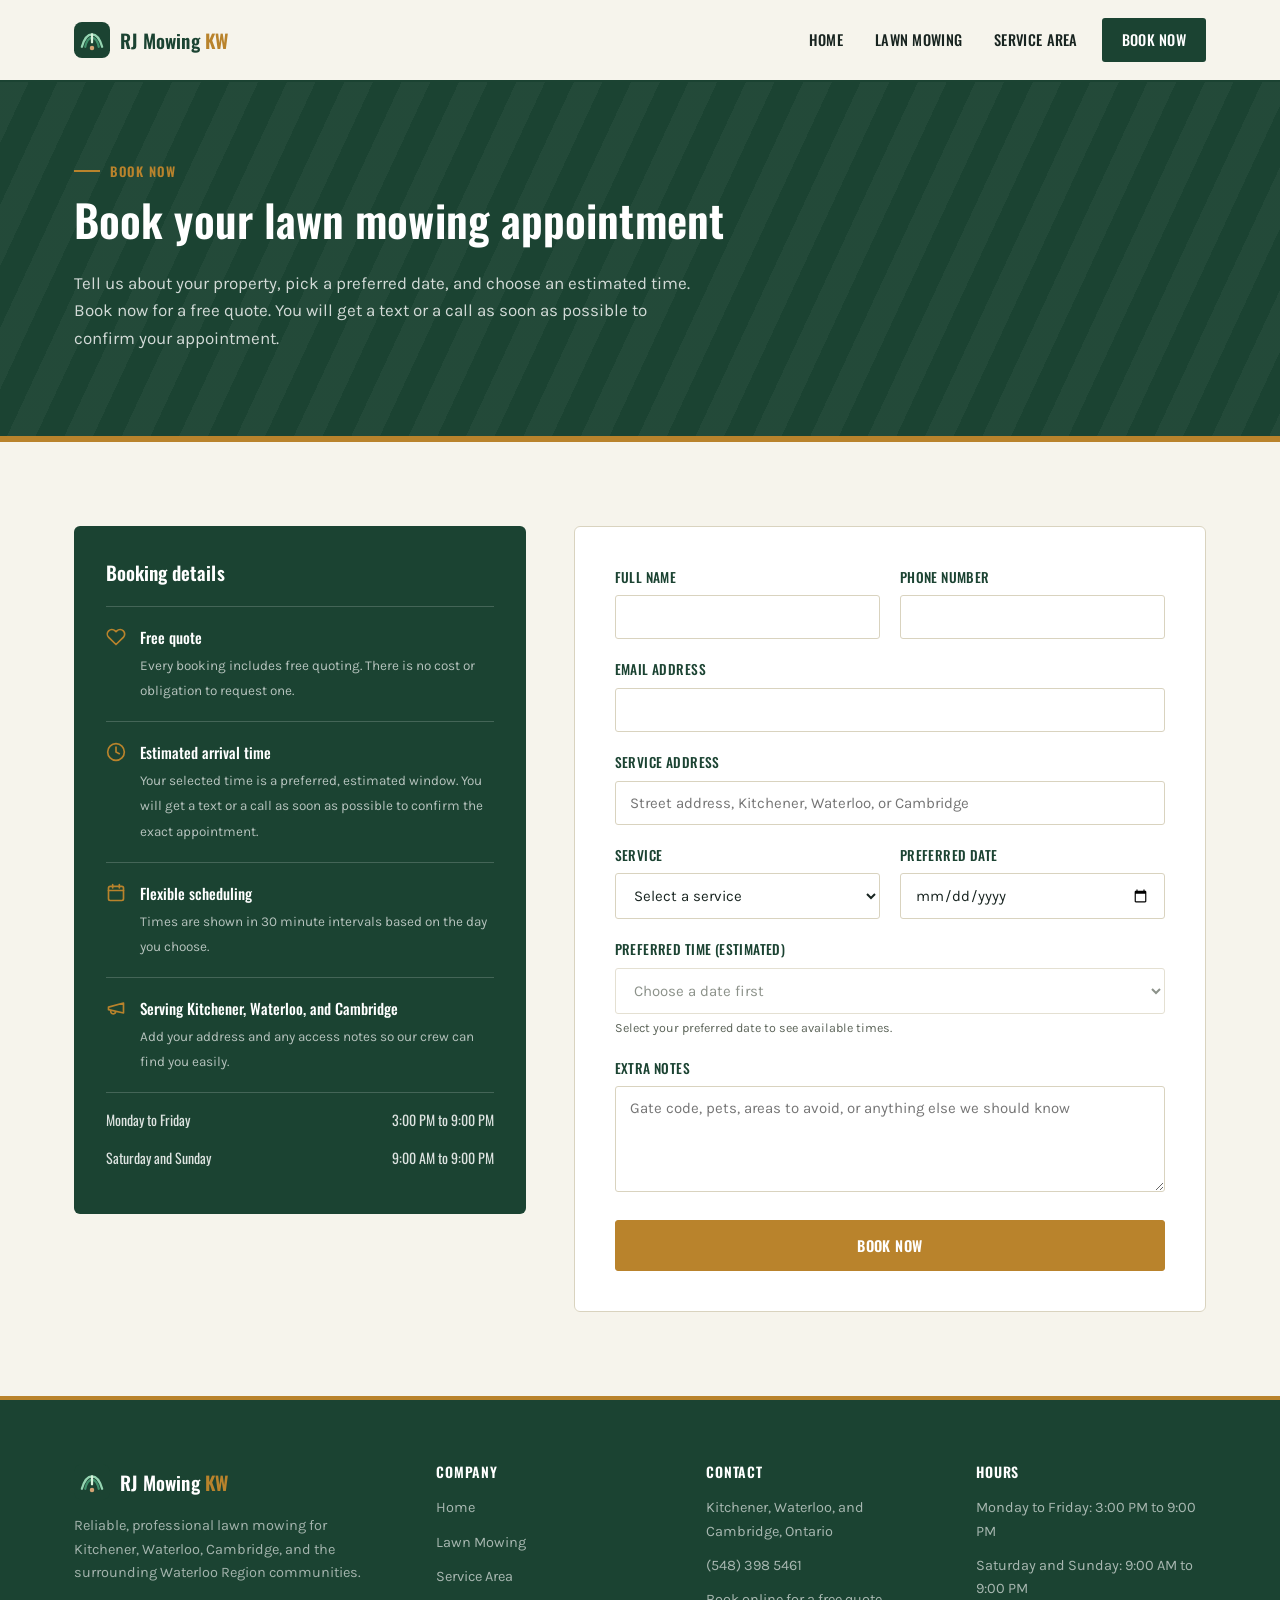
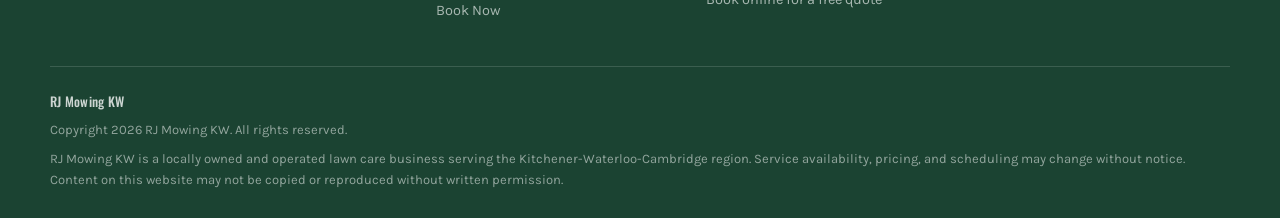
==== commit d42ef7b0: "Add Cambridge to service area across site RJ Mowing KW now lists Cambridge alongside Kitchener and W" ====
--- a/book-now.html
+++ b/book-now.html
@@ -4,7 +4,8 @@
 <meta charset="UTF-8">
 <meta name="viewport" content="width=device-width, initial-scale=1.0">
 <title>Book Now | RJ Mowing KW</title>
-<meta name="description" content="Book lawn mowing service with RJ Mowing KW in Kitchener and Waterloo. Choose your preferred date and estimated time in minutes.">
+<meta name="description" content="Book lawn mowing service with RJ Mowing KW in Kitchener, Waterloo, and Cambridge. Choose your preferred date and estimated time in minutes.">
+<meta name="google-site-verification" content="kVEPdbuHe8bJpF_vt13v1-6EFAukFftT8vDQSk6n644" />
 <link rel="icon" href="/favicon.ico" sizes="any">
 <link rel="icon" type="image/svg+xml" href="assets/favicon.svg">
 <link rel="icon" type="image/png" sizes="32x32" href="assets/favicon-32x32.png">
@@ -74,7 +75,7 @@
         <div class="booking-info-item">
           <svg width="20" height="20" viewBox="0 0 24 24" fill="none" stroke="currentColor" stroke-width="2" stroke-linecap="round" stroke-linejoin="round"><path d="M3 11l18-5v12L3 14v-3z"></path><path d="M11.6 16.8a3 3 0 1 1-5.8-1.6"></path></svg>
           <div>
-            <strong>Serving Kitchener and Waterloo</strong>
+            <strong>Serving Kitchener, Waterloo, and Cambridge</strong>
             <span>Add your address and any access notes so our crew can find you easily.</span>
           </div>
         </div>
@@ -108,7 +109,7 @@
           </div>
           <div class="form-field full">
             <label for="serviceAddress">Service address</label>
-            <input type="text" id="serviceAddress" name="serviceAddress" placeholder="Street address, Kitchener or Waterloo" required autocomplete="street-address">
+            <input type="text" id="serviceAddress" name="serviceAddress" placeholder="Street address, Kitchener, Waterloo, or Cambridge" required autocomplete="street-address">
           </div>
           <div class="form-field">
             <label for="serviceType">Service</label>
@@ -154,7 +155,7 @@
         <img src="assets/favicon.svg" alt="" class="brand-icon">
         <span>RJ Mowing <span class="brand-accent">KW</span></span>
       </a>
-      <p>Reliable, professional lawn mowing for Kitchener, Waterloo, and the surrounding Waterloo Region communities.</p>
+      <p>Reliable, professional lawn mowing for Kitchener, Waterloo, Cambridge, and the surrounding Waterloo Region communities.</p>
     </div>
     <div class="footer-col">
       <h4>Company</h4>
@@ -168,7 +169,7 @@
     <div class="footer-col">
       <h4>Contact</h4>
       <ul>
-        <li>Kitchener and Waterloo, Ontario</li>
+        <li>Kitchener, Waterloo, and Cambridge, Ontario</li>
         <li><a href="tel:+15483985461">(548) 398 5461</a></li>
         <li><a href="book-now.html">Book online for a free quote</a></li>
       </ul>
@@ -184,7 +185,7 @@
   <div class="footer-bottom container">
     <p class="footer-legal-name">RJ Mowing KW</p>
     <p>Copyright <span id="year"></span> RJ Mowing KW. All rights reserved.</p>
-    <p>RJ Mowing KW is a locally owned and operated lawn care business serving the Kitchener-Waterloo region. Service availability, pricing, and scheduling may change without notice. Content on this website may not be copied or reproduced without written permission.</p>
+    <p>RJ Mowing KW is a locally owned and operated lawn care business serving the Kitchener-Waterloo-Cambridge region. Service availability, pricing, and scheduling may change without notice. Content on this website may not be copied or reproduced without written permission.</p>
   </div>
 </footer>
 
--- a/css/style.css
+++ b/css/style.css
@@ -367,20 +367,15 @@
 
 .hero-stats {
   display: flex;
-  gap: 0;
-  margin-top: 48px;
+  gap: 40px;
+  margin-top: 44px;
   flex-wrap: wrap;
+  padding-top: 24px;
   border-top: 1px solid rgba(255, 255, 255, 0.2);
 }
 
 .hero-stat {
-  padding: 18px 28px 0 0;
-  margin-right: 28px;
-  border-right: 1px solid rgba(255, 255, 255, 0.2);
-}
-
-.hero-stat:last-child {
-  border-right: none;
+  padding: 0;
 }
 
 .hero-stat strong {
@@ -500,14 +495,11 @@
 .services-grid {
   display: grid;
   grid-template-columns: repeat(4, 1fr);
-  gap: 1px;
-  background: var(--line-soft);
-  border: 1px solid var(--line-soft);
+  gap: 36px;
 }
 
 .service-card {
-  background: var(--card);
-  padding: 30px 26px;
+  padding: 0;
 }
 
 .service-icon {
@@ -545,17 +537,11 @@
 .why-grid {
   display: grid;
   grid-template-columns: repeat(3, 1fr);
-  gap: 0;
-  border-top: 1px solid rgba(255, 255, 255, 0.18);
+  gap: 40px;
 }
 
 .why-card {
-  padding: 30px 30px 30px 0;
-  border-right: 1px solid rgba(255, 255, 255, 0.18);
-}
-
-.why-card:last-child {
-  border-right: none;
+  padding: 0;
 }
 
 .why-card .service-icon {
@@ -579,17 +565,11 @@
 .steps-grid {
   display: grid;
   grid-template-columns: repeat(3, 1fr);
-  gap: 0;
-  border-top: 1px solid var(--line);
+  gap: 40px;
 }
 
 .step {
-  padding: 26px 26px 4px 0;
-  border-right: 1px solid var(--line);
-}
-
-.step:last-child {
-  border-right: none;
+  padding: 0;
 }
 
 .step-number {
@@ -673,17 +653,13 @@
 .testimonial-grid {
   display: grid;
   grid-template-columns: repeat(3, 1fr);
-  gap: 0;
-  border-top: 1px solid var(--line);
+  gap: 36px;
 }
 
 .testimonial-card {
-  padding: 28px 28px 28px 0;
-  border-right: 1px solid var(--line);
-}
-
-.testimonial-card:last-child {
-  border-right: none;
+  padding: 24px;
+  background: var(--card);
+  border-radius: var(--radius);
 }
 
 .stars {
@@ -831,19 +807,19 @@
 .tier-grid {
   display: grid;
   grid-template-columns: repeat(3, 1fr);
-  gap: 0;
-  border-top: 1px solid rgba(255, 255, 255, 0.18);
+  gap: 24px;
 }
 
 .tier-card {
-  padding: 32px 28px 28px 0;
-  border-right: 1px solid rgba(255, 255, 255, 0.18);
+  padding: 28px 26px;
+  border: 1px solid rgba(255, 255, 255, 0.18);
+  border-radius: var(--radius);
   display: flex;
   flex-direction: column;
 }
 
-.tier-card:last-child {
-  border-right: none;
+.tier-card.featured {
+  border-color: var(--gold);
 }
 
 .tier-card h3,
@@ -1277,24 +1253,7 @@
   .testimonial-grid,
   .tier-grid {
     grid-template-columns: repeat(2, 1fr);
-  }
-
-  .why-card,
-  .testimonial-card,
-  .step {
-    border-right: none;
-    border-bottom: 1px solid var(--line-soft);
-  }
-
-  .why-card,
-  .tier-card {
-    border-right: none;
-    border-bottom: 1px solid rgba(255, 255, 255, 0.18);
-  }
-
-  .testimonial-card,
-  .step {
-    border-bottom: 1px solid var(--line);
+    gap: 32px;
   }
 
   .trust-grid {
@@ -1369,6 +1328,7 @@
   .trust-grid,
   .form-grid {
     grid-template-columns: 1fr;
+    gap: 28px;
   }
 
   .footer-grid {
@@ -1384,12 +1344,6 @@
     flex-direction: column;
     gap: 14px;
   }
-
-  .hero-stat {
-    border-right: none;
-    padding-right: 0;
-    margin-right: 0;
-  }
 }
 
 @media (max-width: 480px) {
